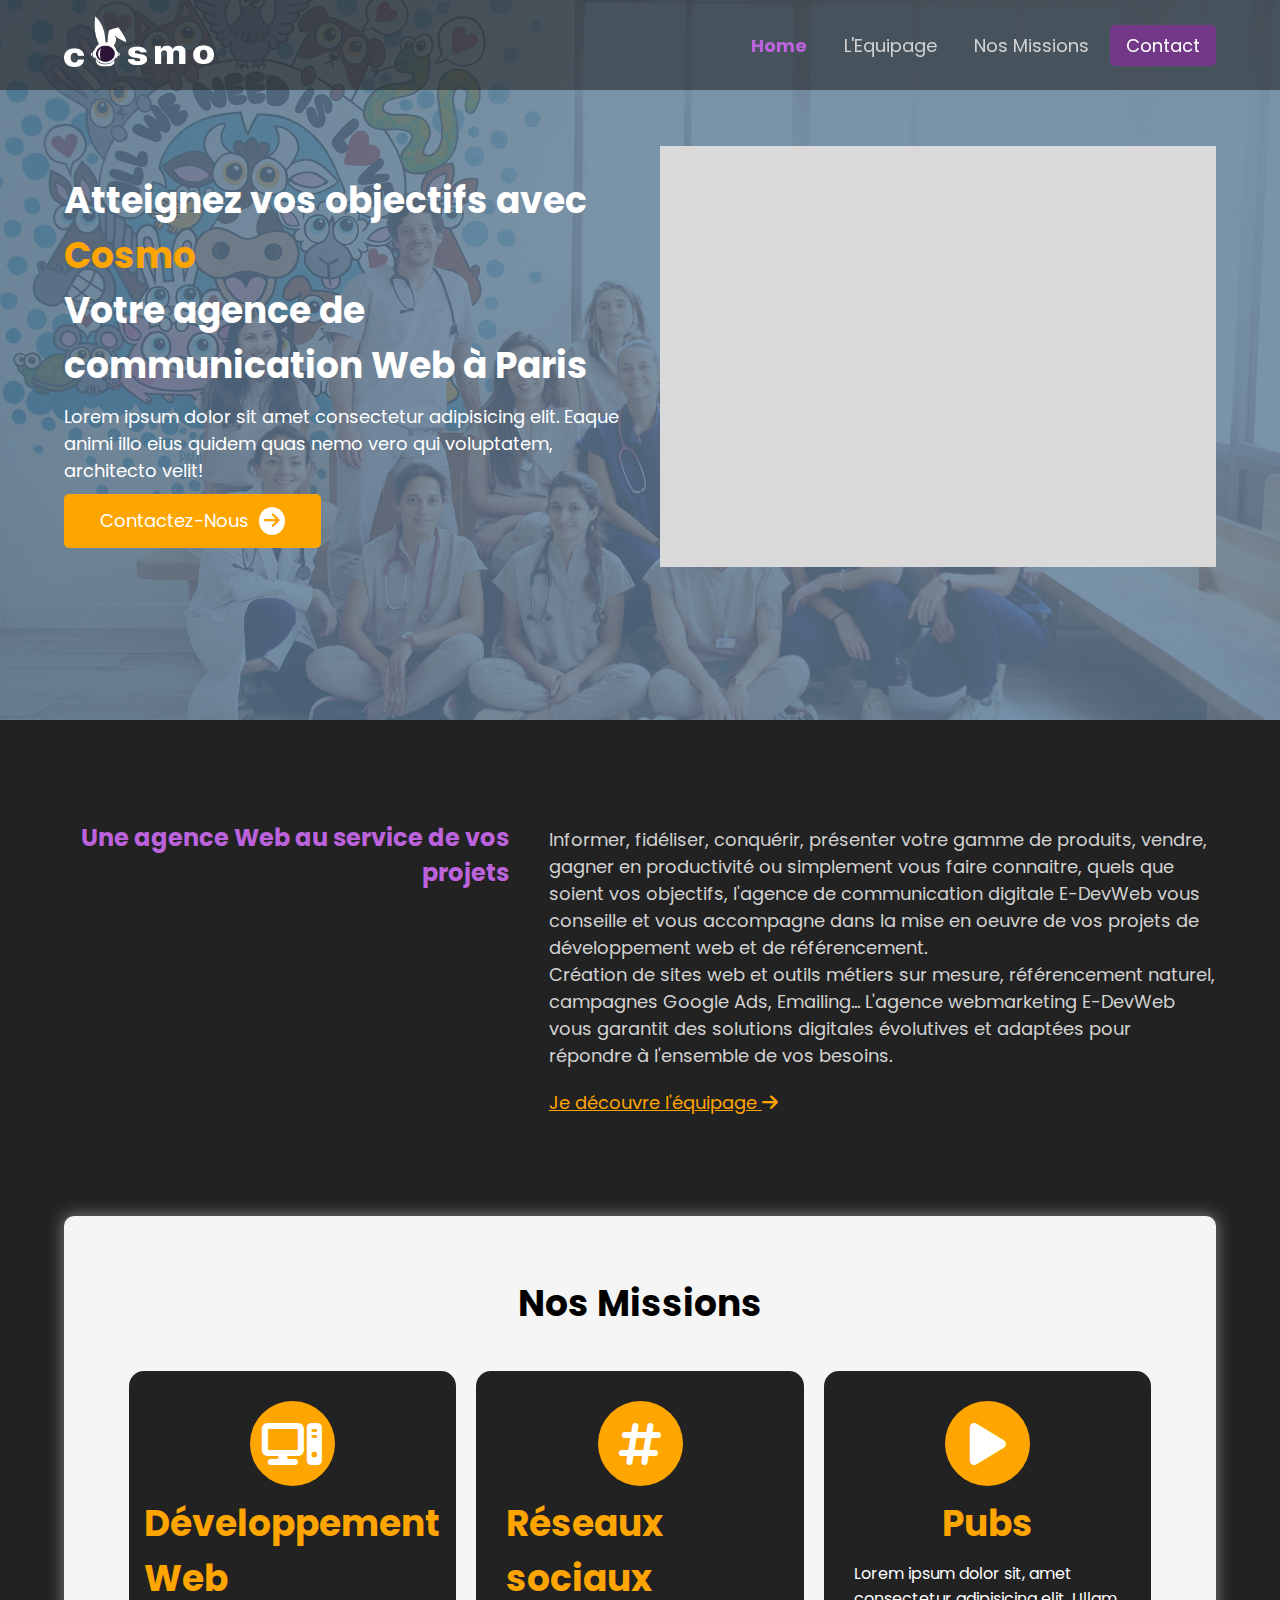
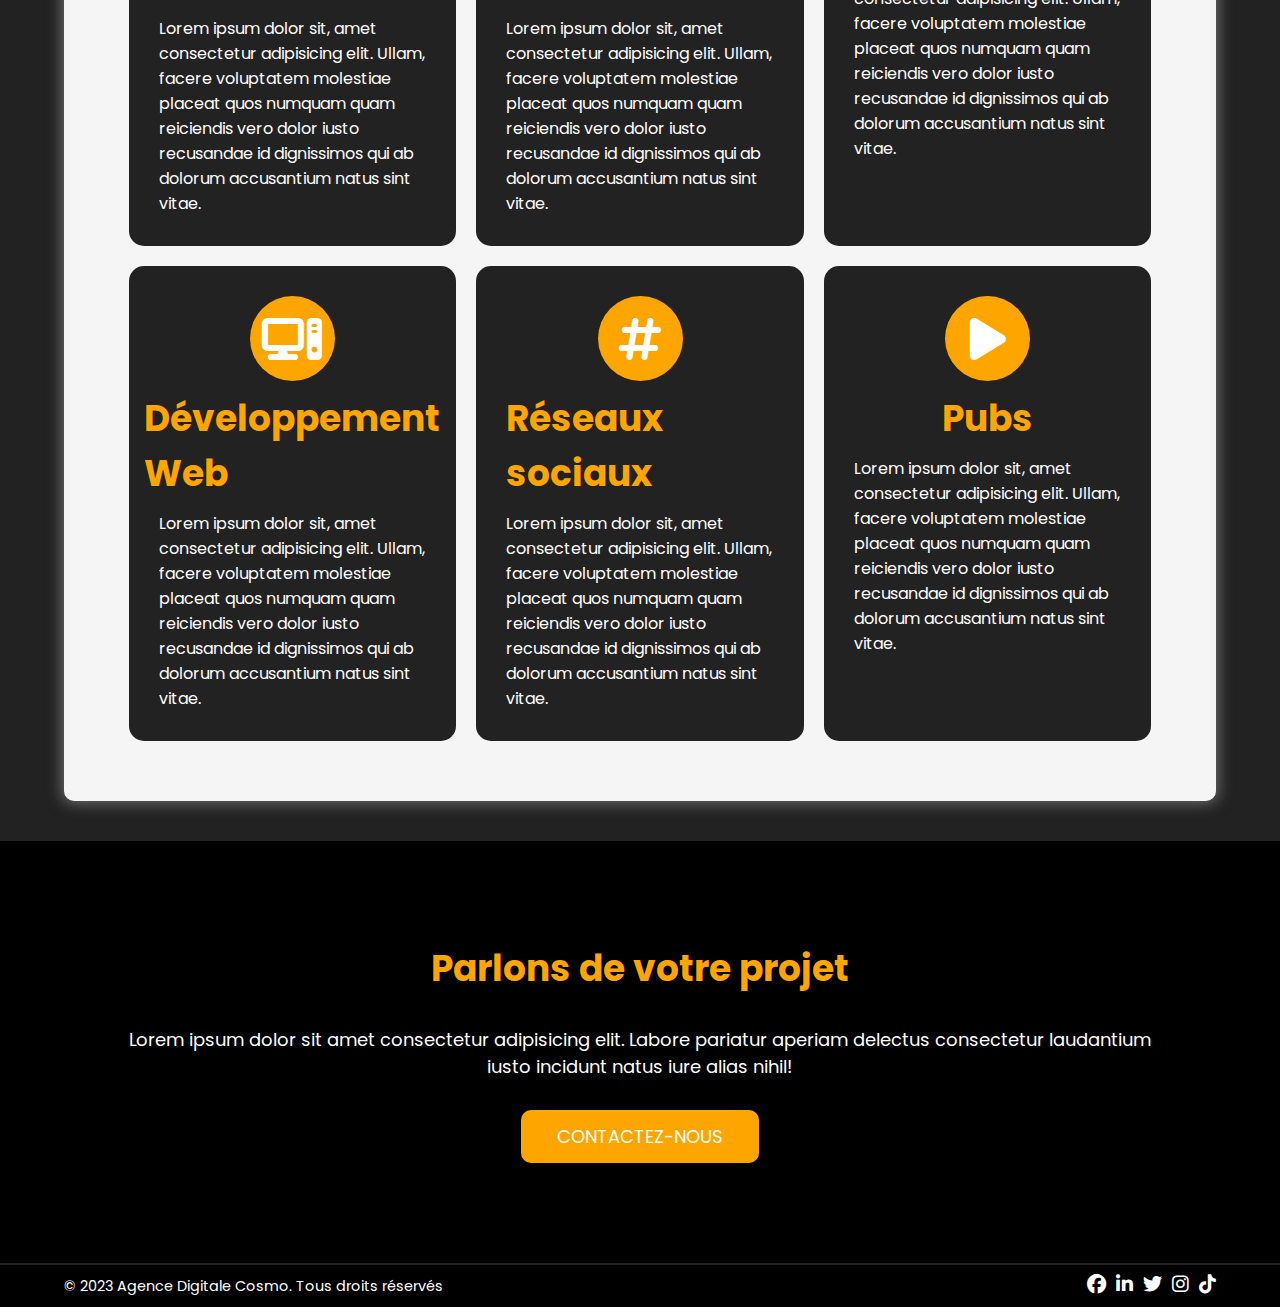
==== index.html @ 5e19928f "added initial files" ====
<!DOCTYPE html>
<html lang="fr">
<head>
    <meta charset="UTF-8">
    <meta http-equiv="X-UA-Compatible" content="IE=edge">
    <meta name="viewport" content="width=device-width, initial-scale=1.0">

    <link rel="stylesheet" href="./styles/styles.css">
    <link rel="stylesheet" href="./styles/home.css">
    <link rel="stylesheet" href="https://cdnjs.cloudflare.com/ajax/libs/font-awesome/6.4.0/css/all.min.css">
    <title>Cosmo</title>
</head>
<body>
    <!-- Header -->
    <header id="header">
        <section class="logo">
            <img src="./img/cosmoLogo.png" alt="">
        </section>

        <nav class="pcNav">
            <ul>
                <li><a href="./index.html" class="current">Home</a></li>
                <li><a href="./pages/equipe.html">L'Equipage</a></li>
                <li><a href="./pages/services.html">Nos Missions</a></li>
                <li class="contactNav"><a href="./pages/contact.html">Contact</a></li>
            </ul>
        </nav>

        <i class="fa-solid fa-bars hambugerMenu" onclick="appearNav()"></i>

        <nav class="otherNav" id="otherNav">
            <ul>
                <li><a href="./index.html" class="current">Home</a></li>
                <li><a href="./pages/equipe.html">L'Equipage</a></li>
                <li><a href="./pages/services.html">Nos Missions</a></li>
                <li class="contactNav"><a href="./pages/contact.html">Contact</a></li>
            </ul>
        </nav>
    </header>


    <!-- Main -->
    <main>
        <!-- Hero -->
        <article class="hero">
            <section class="hero_text">
                <h1>Atteignez vos objectifs avec <span>Cosmo</span> <br>
                    Votre agence de communication Web à Paris 
                </h1>
                <p>Lorem ipsum dolor sit amet consectetur adipisicing elit. Eaque animi illo eius quidem quas nemo vero qui voluptatem, architecto velit!</p>
                <a href="./pages/contact.html">Contactez-Nous <i class="fa-solid fa-arrow-right"></i></a>
            </section>
            <section class="hero_img">
                <img src="./img/logoCosmo.png" alt="">
            </section>
        </article>

        <!-- Services -->
        <article class="services first_service">
            <section class="services_img">
                <h1>Une agence Web au service de vos projets</h1>
            </section>
            <section class="services_text">
                <p>Informer, fidéliser, conquérir, présenter votre gamme de produits, vendre, gagner en productivité ou simplement vous
                faire connaitre, quels que soient vos objectifs, l'agence de communication digitale E-DevWeb vous conseille et vous
                accompagne dans la mise en oeuvre de vos projets de développement web et de référencement. <br>
                Création de sites web et outils métiers sur mesure, référencement naturel, campagnes Google Ads, Emailing... L'agence
                webmarketing E-DevWeb vous garantit des solutions digitales évolutives et adaptées pour répondre à l'ensemble de vos
                besoins.</p>
                <a href="#">Je découvre l'équipage <i class="fa-solid fa-arrow-right"></i></a>
            </section>
        </article>

        <article class="les_services">
        
            <h1>Nos Missions</h1>
        
            <section class="section_services">
        
                <div class="service_cellule">
                    <div class="celluleIcone">
                        <i class="fa-solid fa-computer"></i>
                    </div>
                    <h1>Développement Web</h1>
                    <p>Lorem ipsum dolor sit, amet consectetur adipisicing elit. Ullam, facere voluptatem molestiae placeat quos
                        numquam quam reiciendis vero dolor iusto recusandae id dignissimos qui ab dolorum accusantium natus sint
                        vitae.</p>
                </div>

                <div class="service_cellule">
                    <div class="celluleIcone">
                        <i class="fa-solid fa-hashtag"></i>
                    </div>
                    <h1>Réseaux sociaux</h1>
                    <p>Lorem ipsum dolor sit, amet consectetur adipisicing elit. Ullam, facere voluptatem molestiae placeat quos
                        numquam quam reiciendis vero dolor iusto recusandae id dignissimos qui ab dolorum accusantium natus sint
                        vitae.</p>
                </div>

                <div class="service_cellule">
                    <div class="celluleIcone">
                        <i class="fa-solid fa-play"></i>
                    </div>
                    <h1>Pubs</h1>
                    <p>Lorem ipsum dolor sit, amet consectetur adipisicing elit. Ullam, facere voluptatem molestiae placeat quos
                        numquam quam reiciendis vero dolor iusto recusandae id dignissimos qui ab dolorum accusantium natus sint
                        vitae.</p>
                </div>

                <div class="service_cellule">
                    <div class="celluleIcone">
                        <i class="fa-solid fa-computer"></i>
                    </div>
                    <h1>Développement Web</h1>
                    <p>Lorem ipsum dolor sit, amet consectetur adipisicing elit. Ullam, facere voluptatem molestiae placeat quos
                        numquam quam reiciendis vero dolor iusto recusandae id dignissimos qui ab dolorum accusantium natus sint
                        vitae.</p>
                </div>
                
                <div class="service_cellule">
                    <div class="celluleIcone">
                        <i class="fa-solid fa-hashtag"></i>
                    </div>
                    <h1>Réseaux sociaux</h1>
                    <p>Lorem ipsum dolor sit, amet consectetur adipisicing elit. Ullam, facere voluptatem molestiae placeat quos
                        numquam quam reiciendis vero dolor iusto recusandae id dignissimos qui ab dolorum accusantium natus sint
                        vitae.</p>
                </div>
                
                <div class="service_cellule">
                    <div class="celluleIcone">
                        <i class="fa-solid fa-play"></i>
                    </div>
                    <h1>Pubs</h1>
                    <p>Lorem ipsum dolor sit, amet consectetur adipisicing elit. Ullam, facere voluptatem molestiae placeat quos
                        numquam quam reiciendis vero dolor iusto recusandae id dignissimos qui ab dolorum accusantium natus sint
                        vitae.</p>
                </div>

               
            </section>
        </article>

        <article class="parlons">
            <h1>Parlons de votre projet</h1>
            <p>Lorem ipsum dolor sit amet consectetur adipisicing elit. Labore pariatur aperiam delectus consectetur laudantium iusto incidunt natus iure alias nihil!</p>
            <a href="./pages/contact.html">CONTACTEZ-NOUS</a>
        </article>
    </main>

    <footer>
        <section class="secondFooter">
            <p>© 2023 Agence Digitale Cosmo. Tous droits réservés</p>
    
            <ul>
                <li><a href="#"><i class="fa-brands fa-facebook"></i></a></li>
                <li><a href="#"><i class="fa-brands fa-linkedin-in"></i></a></li>
                <li><a href="#"><i class="fa-brands fa-twitter"></i></a></li>
                <li><a href="#"><i class="fa-brands fa-instagram"></i></a></li>
                <li><a href="#"><i class="fa-brands fa-tiktok"></i></a></li>
            </ul>
            </div>
        </section>
    </footer>

    <script src="./js/script.js"></script>
</body>
</html>
---- styles/styles.css ----
@import url('https://fonts.googleapis.com/css?family=Poppins');

*{
    margin: 0;
    padding: 0;
    box-sizing: border-box;
}

ul{
    list-style: none;
}

a{
    text-decoration: none;
    color: black;
}

body{
    font-size: 18px;
    font-family: 'Poppins', sans-serif;
    background-color: #222;
}

img{
    width: 100%;
    object-fit: cover;
}

/* Header */

header{
    padding: 0 5%;
    background-color: #22222290;
    display: flex;
    justify-content: space-between;
    align-items: center;
    height: 10vh;
    position: fixed;
    top: 0;
    left: 0;
    z-index: 99;
    width: 100%;
}

.DarkerHeader{
    background-color: #222;
}
header nav ul{
    display: flex;
    position: relative;
    gap: 5px;
    width: 100%;
    justify-content: center;
    align-items: center;
}




header nav ul a{
    padding: 8px 16px;
    transition: 0.3s ease;
    color: #d2d2d2;
}


header nav ul a:hover{
    color: #bb62dc;
}

header .current{
    color: #bb62dc;
    font-weight: bold;
}

header nav ul .contactNav a{
    background-color: #733988;
    border-radius: 5px;
    color: white;
    transition: 0.2s ease-in-out;
}

header nav ul .contactNav a:hover{
    filter: brightness(1.3);
}

.logo{
    width: 150px;
}


header .fa-solid, .fa-bars, .hambugerMenu, .hambugerMenu::before{
    display: none;
    font-size: 2rem;
}

.otherNav{
    display: none;
}

@media (max-width:800px) {

    /* Nav */

    header .fa-solid,
        .fa-bars,
        .hambugerMenu,
        .hambugerMenu::before {
        display: block;
        font-size: 2rem;
        color: white;
        cursor: pointer;
    }

    .pcNav {
        display: none;
    }

    .otherNav {
        position: absolute;
        top: 10vh;
        background-color: #222;
        left: 0;
        width: 100%;
        display: none;
        transition: 0.4s ease-in-out;
        opacity: 0;
    }

    .navAppear {
        display: flex;
        z-index: 99;
        animation: fadeIn 0.15s ease-in-out forwards;
    }

    @keyframes fadeIn {
        to {
            opacity: 1;
        }
    }

    .otherNav ul {
        flex-direction: column;
    }

    .otherNav ul li {
        padding: 40px 0;
    }

    .otherNav ul li a {
        font-size: 1.6rem;
    }

    .otherNav ul li.contactNav a {
        background-color: transparent;
        color: #d2d2d2;
    }

    .otherNav ul li.contactNav {
        filter: brightness(1);
    }
}



/* Footer */

footer {
    background-color: black;
    border-top: 2px solid #222;
    color: white;
    padding: 10px 5%;
}

footer section {
    display: flex;
    align-items: center;
    justify-content: space-between;
    font-size: 0.9rem;
}

footer ul {
    display: flex;
    align-items: center;
    gap: 10px;
}

footer ul i {
    font-size: 1.2rem;
    color: white;
}

@media (max-width:610px) {
    footer section {
        gap: 20px;
            flex-direction: column-reverse;
        }
}


/* Banner */


.heroServices {
    height: 300px;
    width: 100%;
    display: flex;
    align-items: center;
    justify-content: center;
    background-image: url('../img/clinique.jpg');
    background-size: cover;
    position: relative;
    padding: 20vh 0;
}

.heroServices h1 {
    position: relative;
    z-index: 10;
    color: white;
}

.heroServices::before {
    position: absolute;
    content: '';
    top: 0;
    left: 0;
    height: 100%;
    width: 100%;
    background-color: orange;
    opacity: 0.85;
}

.heroServices h1 {
    font-size: 3rem;
}
---- styles/home.css ----
article.hero{
    width: 100%;
    height: 80vh;
    background-image: url('../img/clinique.jpg');
    background-size: cover;
    position: relative;
    display: flex;
    align-items: center;
    justify-content: space-evenly;
    gap: 40px;
    padding: 30px 5%;
}

article.hero::before{
    content: '';
    position: absolute;
    top: 0;
    left: 0;
    width: 100%;
    height: 100%;
    background-color: #577893;
    opacity: 0.8;
}

article.hero section{
    position: relative;
    z-index: 10;
    width: 50%;
}

.hero_text{
    color: white;
    display: flex;
    flex-direction: column;
    gap: 10px;
}

.hero_text h1{
    font-size: 2em;
    font-weight: bold;
}

.hero_text h1 span{
    color: orange;
}

.hero_text a{
    color: white;
    padding: 13px 36px;
    background-color: orange;
    width: fit-content;
    border-radius: 5px;
    display: flex;
    align-items: center;
    gap: 10px;
}

.hero_text a i{
    background-color: white;
    color: orange;
    padding: 5px;
    border-radius: 50%;
}

article.services{
    background-color: white;
    display: flex;
    justify-content: space-evenly;
    align-items: center;
    gap: 40px;
    padding: 100px 5%;
}

.first_service{
    align-items: baseline !important;
    color: #d2d2d2;
}

/* Valeurs de l'agence */

article.services {
    background-color: #222;
    display: flex;
    justify-content: space-evenly;
    align-items: center;
    gap: 40px;
    padding: 100px 5%;
}

.first_service {
    align-items: baseline !important;
}

article.services:nth-child(odd) {
    background-color: #f5f5f5;
    flex-direction: row-reverse;
}

.services_img {
    width: 40%;
}

.services_img h1 {
    font-size: 1.5rem;
    color: #bb62dc;
    text-align: right;
    width: 100%;
}

.services_text {
    display: flex;
    flex-direction: column;
    gap: 20px;
    width: 60%;
}

.services_text h1 {
    font-size: 1.5rem;
    color: #2e5c81;
    width: 100%;
}

.services_text a {
    color: orange;
    text-decoration: underline;
}


/* Les services */

.les_services{
    width: 90%;
    margin: auto;
    background-color: #f5f5f5;
    padding: 60px 30px;
    border-radius: 10px;
    display: flex;
    align-items: center;
    flex-direction: column;
    gap: 40px;
    box-shadow: 0px 0px 15px 2px #707070;
    margin-bottom: 40px;
}

.section_services{
    display: flex;
    justify-content: center;
    gap: 20px;
    flex-wrap: wrap;
}

.service_cellule{
    width: 30%;
    display: flex;
    flex-direction: column;
    align-items: center;
    gap: 10px;
    background-color: #222;
    padding: 30px;
    border-radius: 15px;
    color: white;
    transition: 0.2s ease-in-out;
}

.service_cellule h1{
    color: orange;
}

.service_cellule p{
    font-size: 1rem;
}
.celluleIcone{
    background-color: orange;
    width: 85px;
    height: 85px;
    display: flex;
    align-items: center;
    justify-content: center;
    font-size: 3rem;
    border-radius: 50%;
}


.service_cellule:hover .celluleIcone{
    background-color: white;
    color: orange;
    transition: 0.2s ease;
}


.service_cellule:hover{
    transform: scale(1.05);
}

/* Parlons */

.parlons{
    display: flex;
    flex-direction: column;
    justify-content: center;
    align-items: center;
    gap: 30px;
    padding: 100px 10%;
    background-color: black;
    color: white;
    text-align: center;
}

.parlons h1{
    color: orange;
}


.parlons a{
    background-color: orange;
    color: white;
    padding: 13px 36px;
    border-radius: 10px;
}



@media (max-width:1024px) {
    .service_cellule{
        width: 48%;
    }
}


@media (max-width:800px) {

    article .hero_img {
        display: none;
    }

    article.hero .hero_text {
        width: 100%;
        gap: 30px;
    }

    article.services{
        flex-direction: column;
        align-items: center;
        justify-content: center;
    }

    .services_img, .services_text{
        width: 100%;
    }
    .services_img h1{
        text-align: center;
    }
}


@media (max-width:625px) {

    .service_cellule {
        width: 100%;
    }
}

@media (max-width:500px) {

    .hero_text h1 {
        font-size: 1.5rem;
    }
}
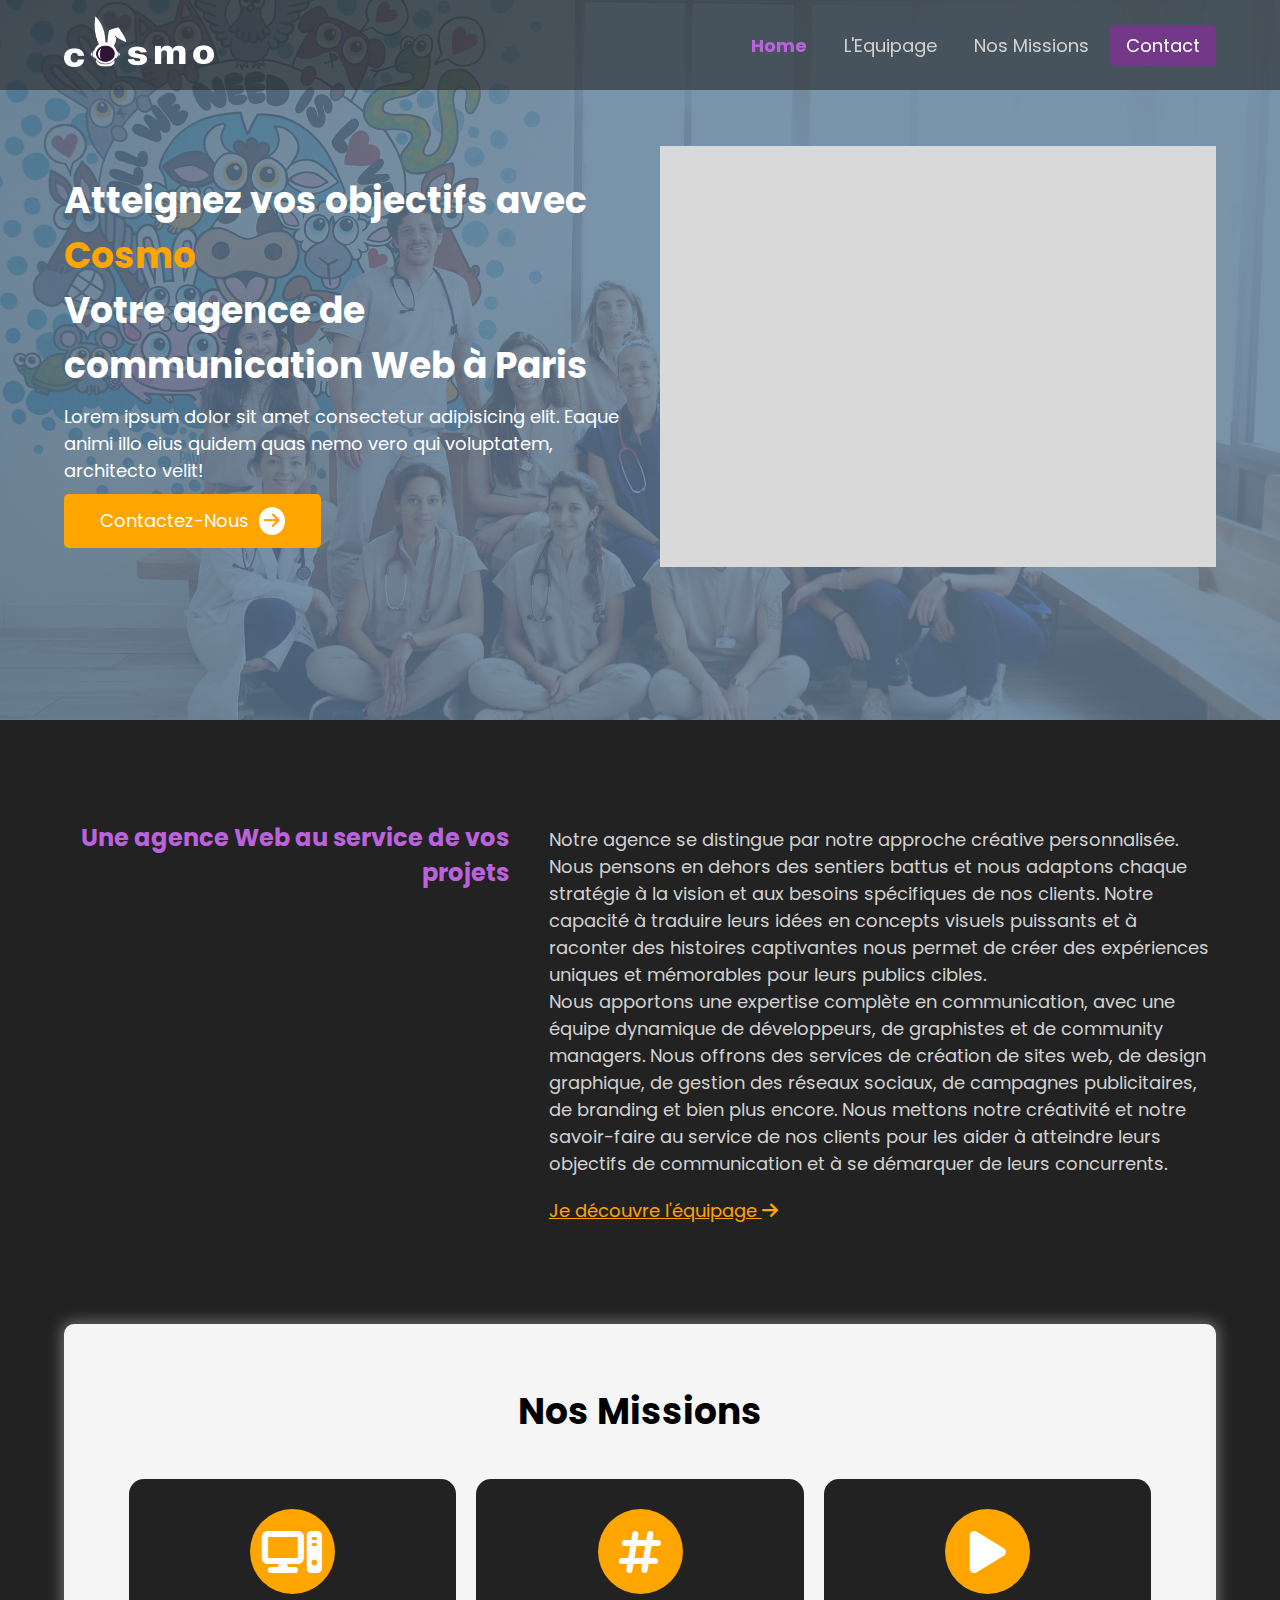
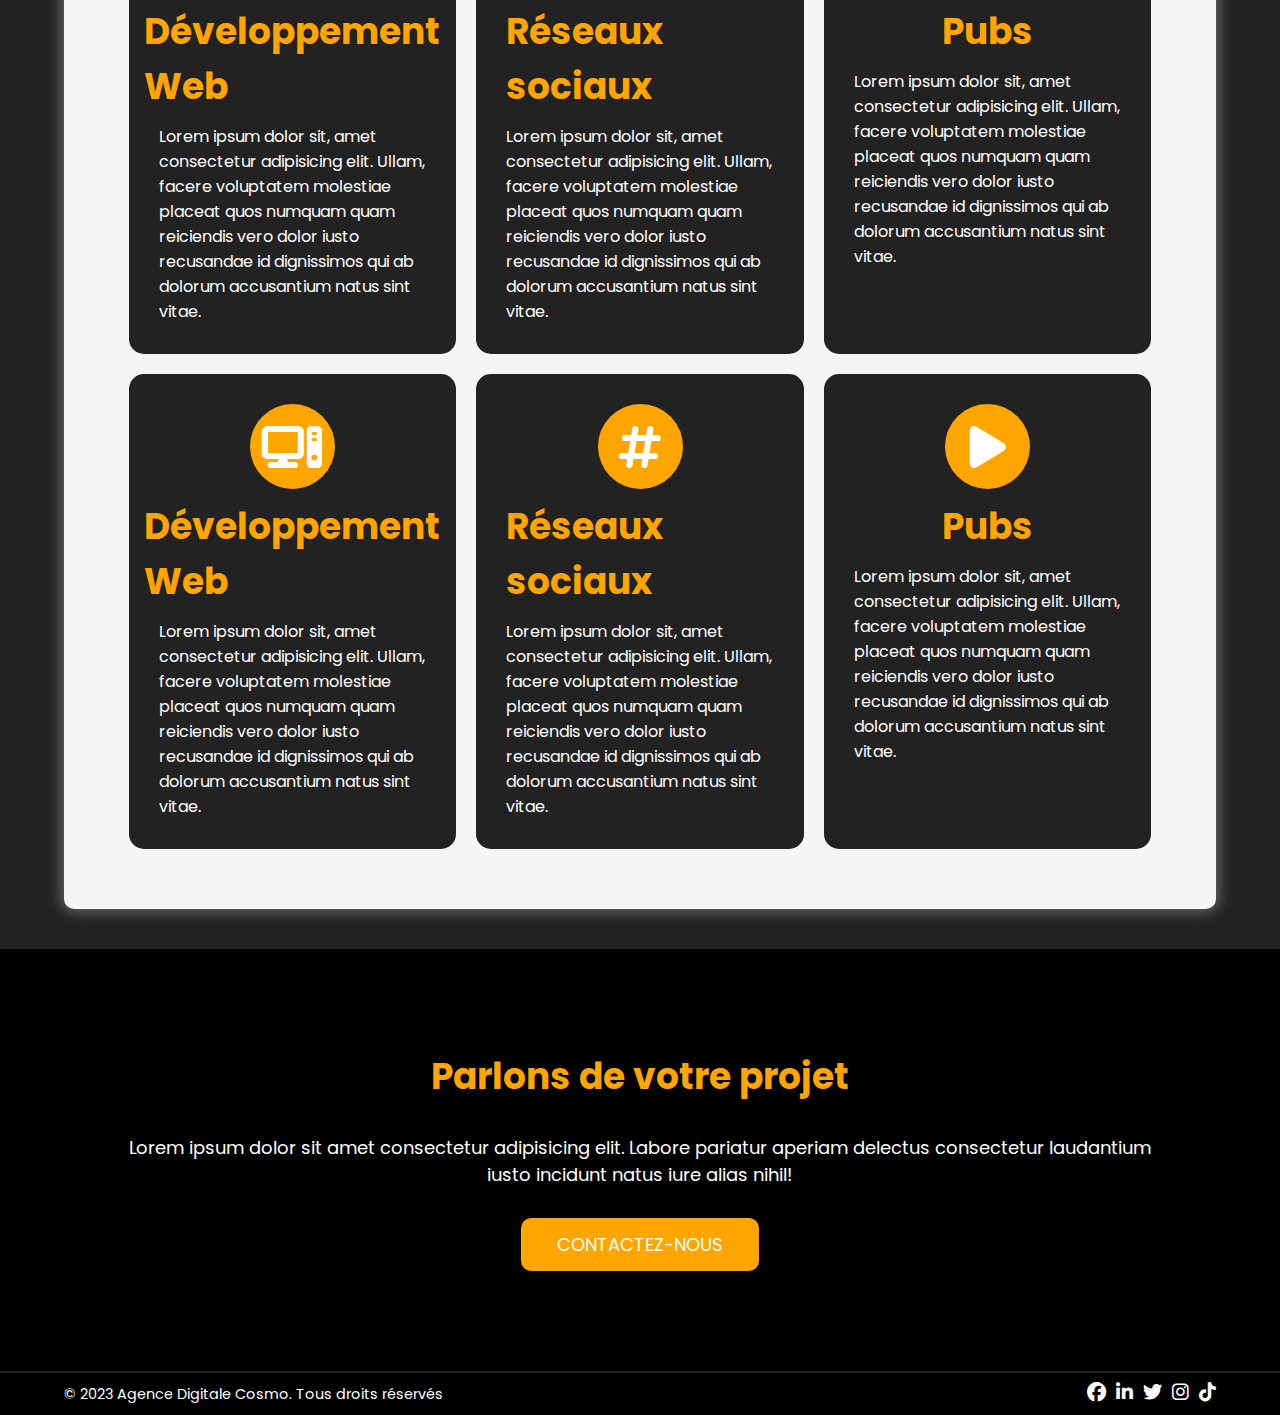
==== commit 4b41aea1: "added info personnels" ====
--- a/index.html
+++ b/index.html
@@ -61,13 +61,18 @@
                 <h1>Une agence Web au service de vos projets</h1>
             </section>
             <section class="services_text">
-                <p>Informer, fidéliser, conquérir, présenter votre gamme de produits, vendre, gagner en productivité ou simplement vous
-                faire connaitre, quels que soient vos objectifs, l'agence de communication digitale E-DevWeb vous conseille et vous
-                accompagne dans la mise en oeuvre de vos projets de développement web et de référencement. <br>
-                Création de sites web et outils métiers sur mesure, référencement naturel, campagnes Google Ads, Emailing... L'agence
-                webmarketing E-DevWeb vous garantit des solutions digitales évolutives et adaptées pour répondre à l'ensemble de vos
-                besoins.</p>
-                <a href="#">Je découvre l'équipage <i class="fa-solid fa-arrow-right"></i></a>
+                <p>Notre agence se distingue par notre approche créative personnalisée. Nous pensons en dehors des sentiers battus et nous
+                adaptons chaque stratégie à la vision et aux besoins spécifiques de nos clients. Notre capacité à traduire leurs idées
+                en concepts visuels puissants et à raconter des histoires captivantes nous permet de créer des expériences uniques et
+                mémorables pour leurs publics cibles.
+                <br>
+                Nous apportons une expertise complète en communication, avec une équipe dynamique de développeurs, de graphistes et de
+                community managers. Nous offrons des services de création de sites web, de design graphique, de gestion des réseaux
+                sociaux, de campagnes publicitaires, de branding et bien plus encore. Nous mettons notre créativité et notre
+                savoir-faire au service de nos clients pour les aider à atteindre leurs objectifs de communication et à se démarquer de
+                leurs concurrents.
+            </p>
+                <a href="./pages/equipe.html">Je découvre l'équipage <i class="fa-solid fa-arrow-right"></i></a>
             </section>
         </article>
 
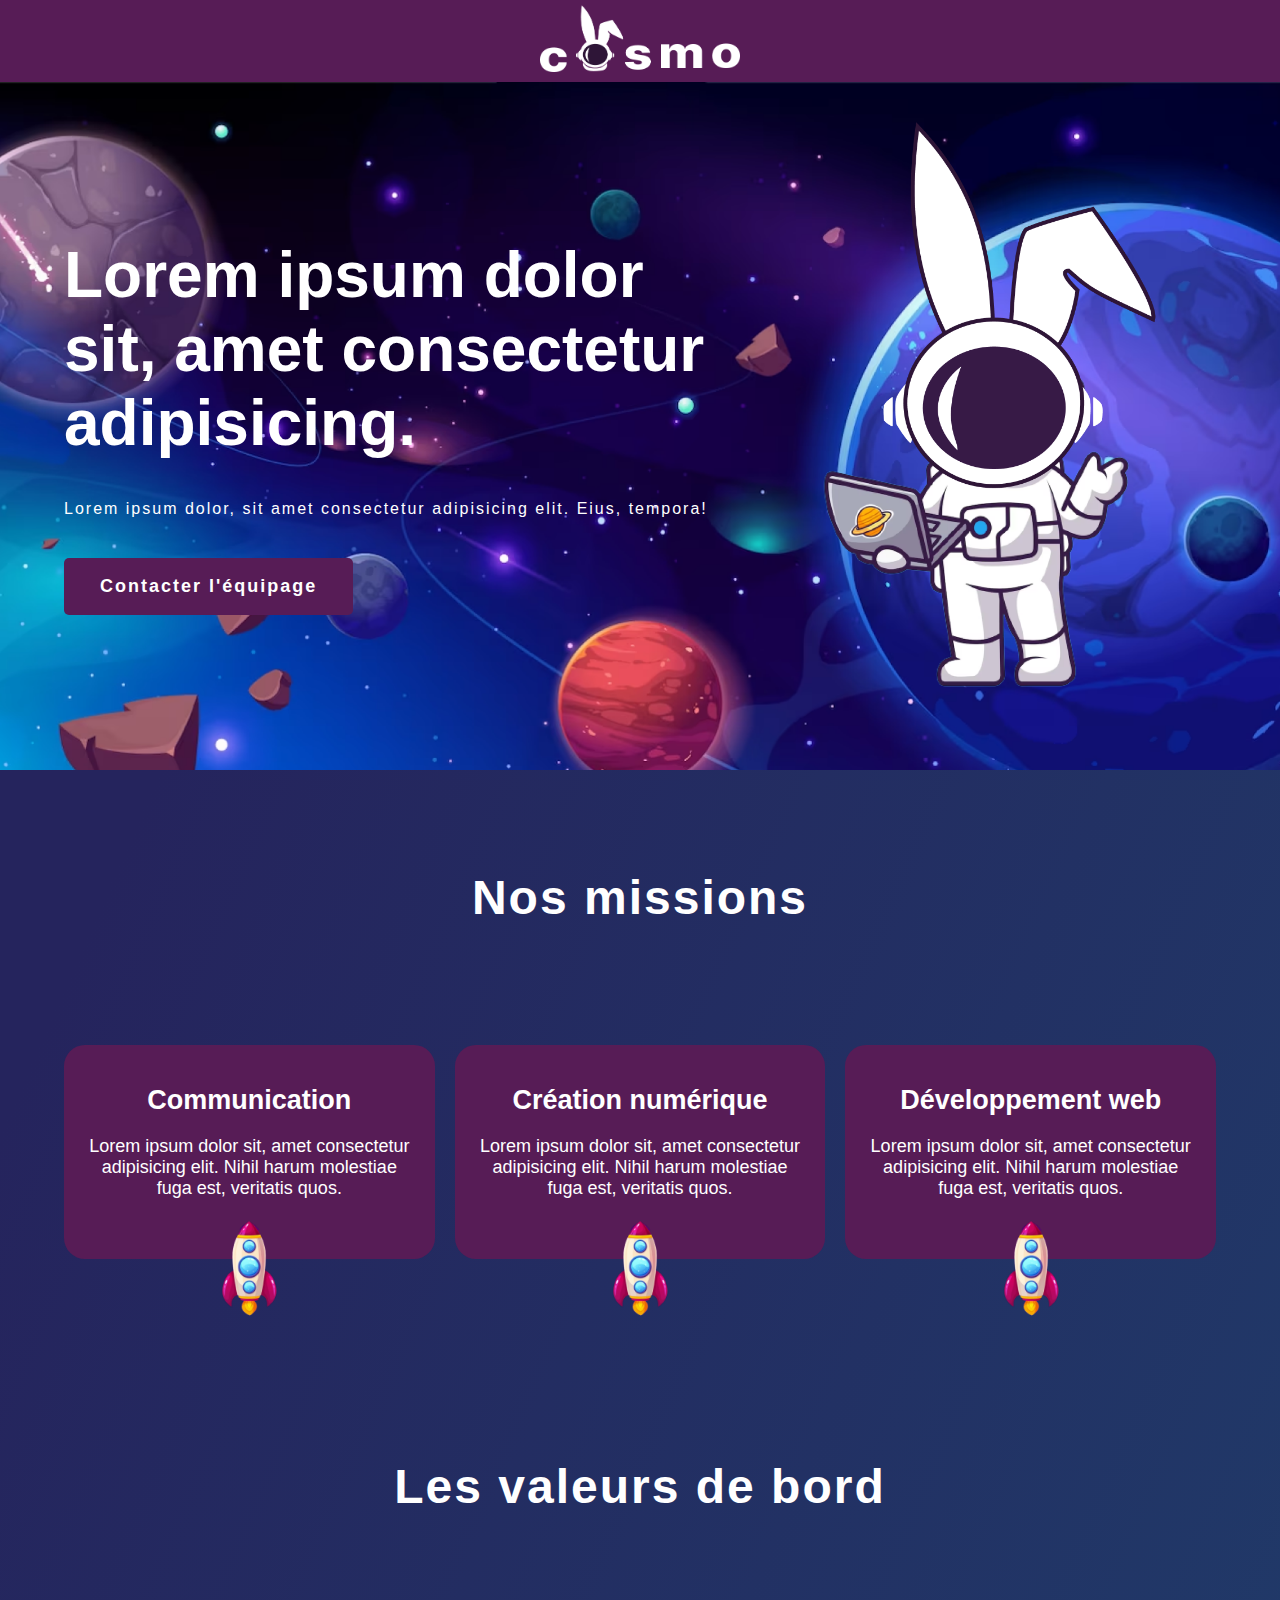
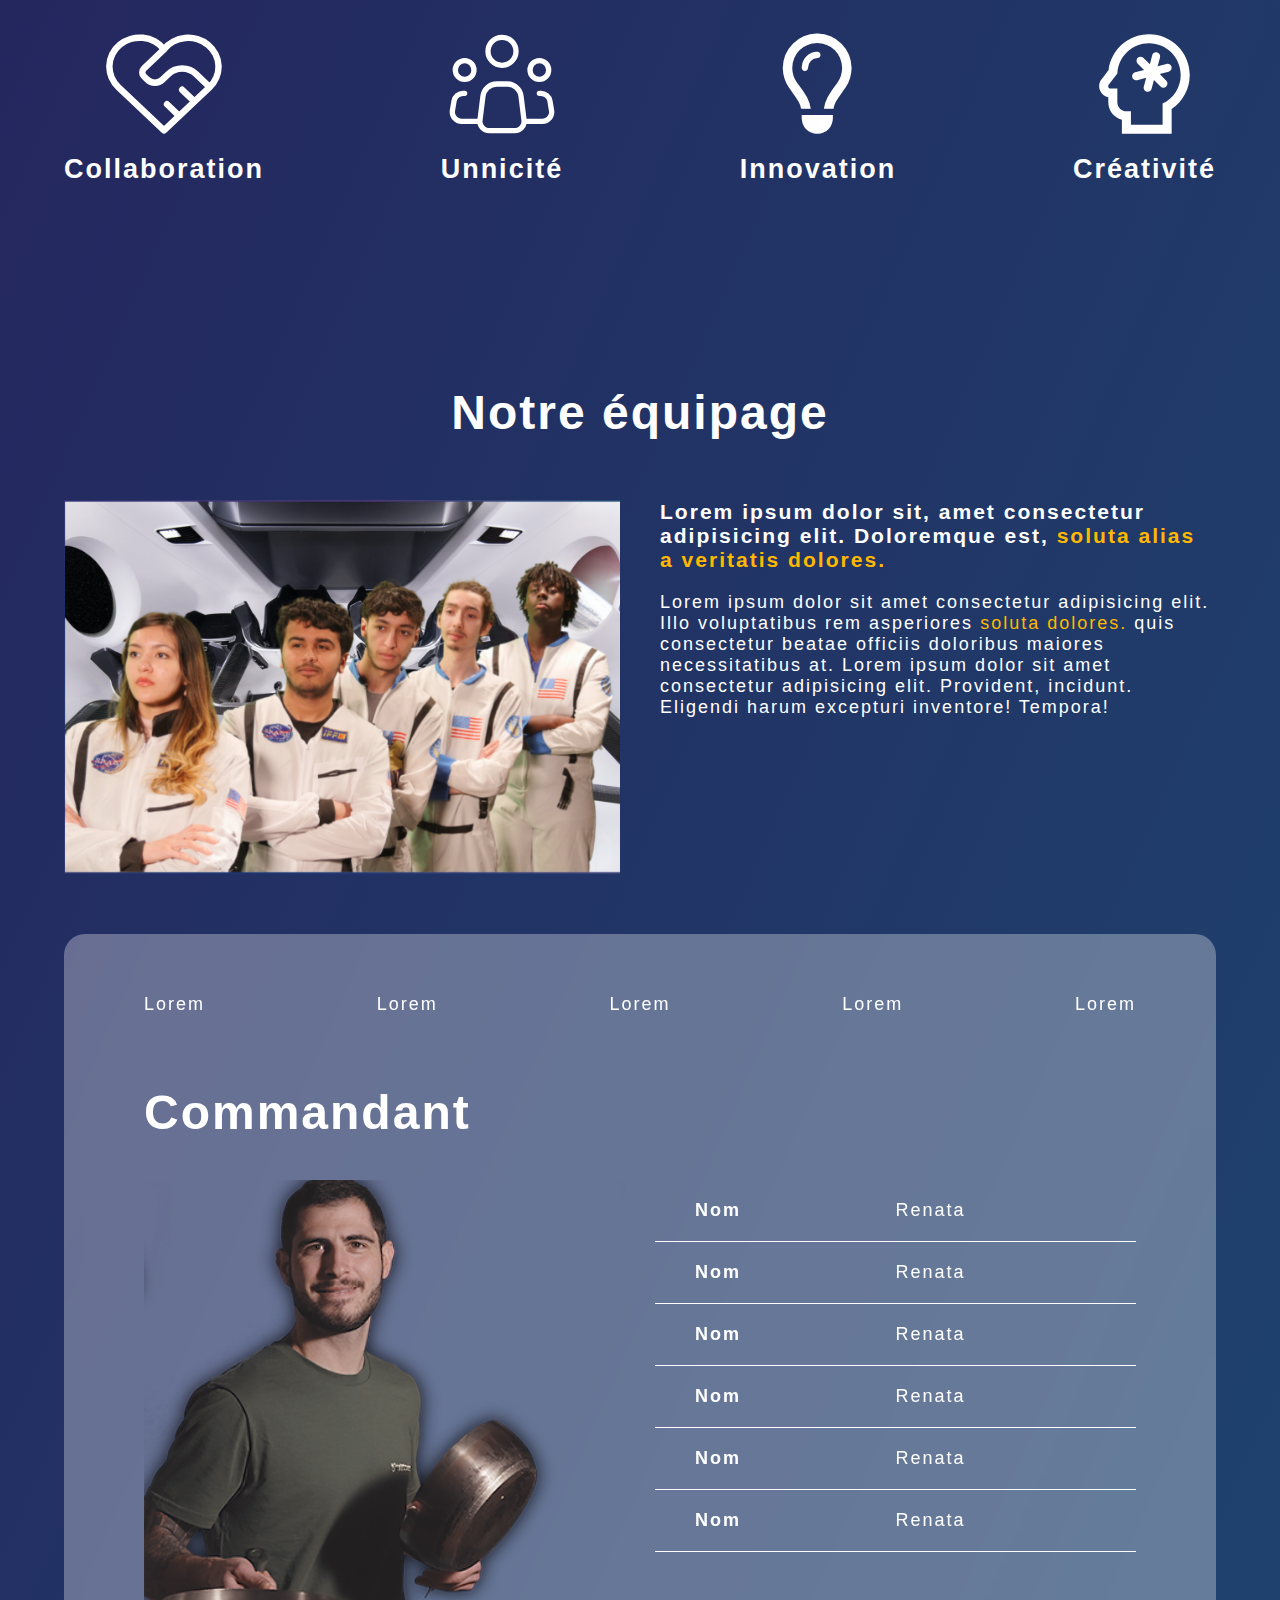
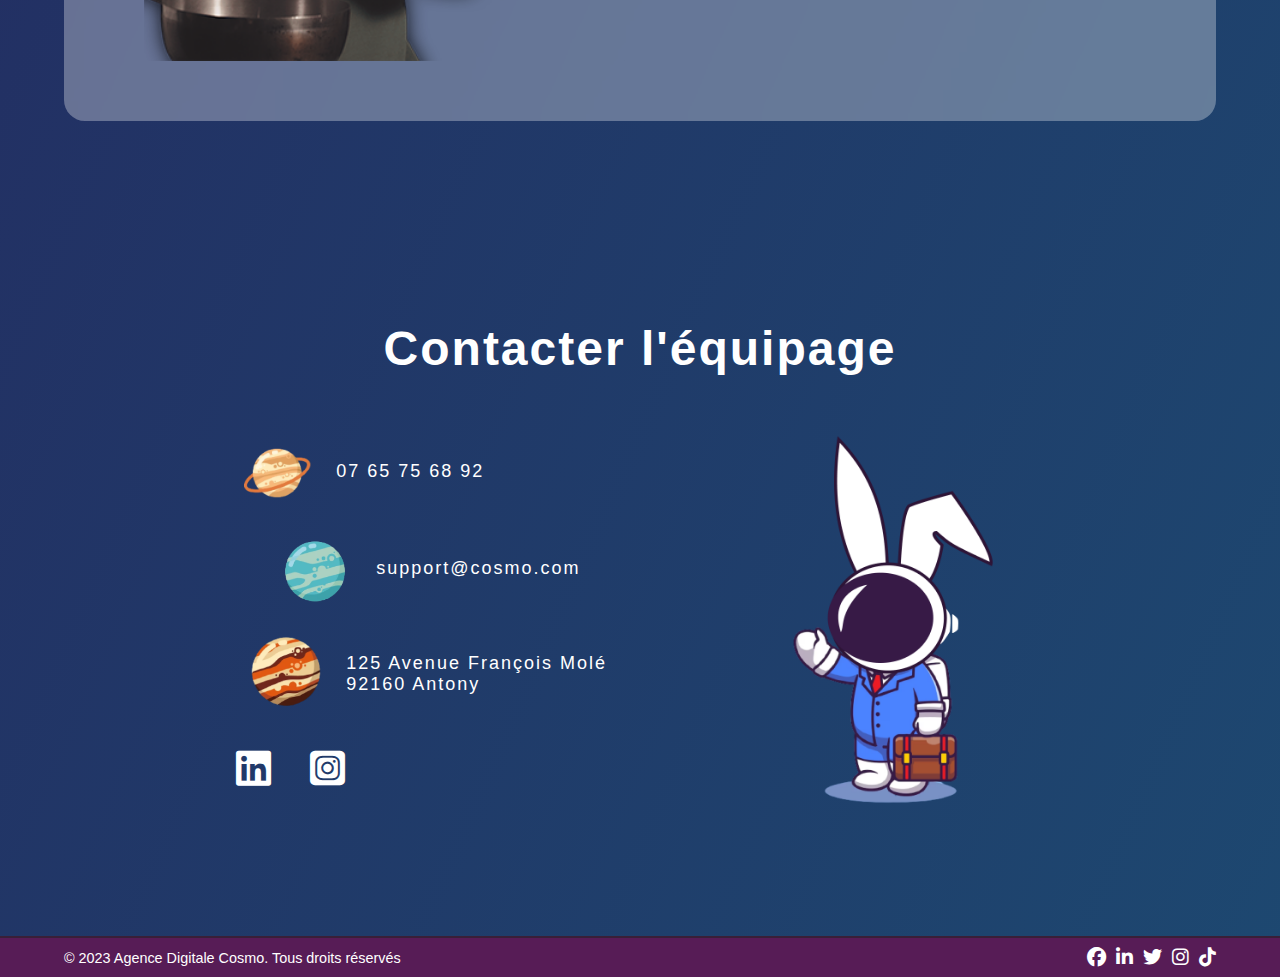
==== commit 7a77e8fe: "changed files" ====
--- a/index.html
+++ b/index.html
@@ -4,154 +4,163 @@
     <meta charset="UTF-8">
     <meta http-equiv="X-UA-Compatible" content="IE=edge">
     <meta name="viewport" content="width=device-width, initial-scale=1.0">
-
-    <link rel="stylesheet" href="./styles/styles.css">
-    <link rel="stylesheet" href="./styles/home.css">
+    <link rel="stylesheet" href="./styles.css">
+    <link rel="stylesheet" href="./general.css">
     <link rel="stylesheet" href="https://cdnjs.cloudflare.com/ajax/libs/font-awesome/6.4.0/css/all.min.css">
+    <script src="./script.js" async></script>
     <title>Cosmo</title>
 </head>
 <body>
-    <!-- Header -->
-    <header id="header">
-        <section class="logo">
-            <img src="./img/cosmoLogo.png" alt="">
-        </section>
-
-        <nav class="pcNav">
-            <ul>
-                <li><a href="./index.html" class="current">Home</a></li>
-                <li><a href="./pages/equipe.html">L'Equipage</a></li>
-                <li><a href="./pages/services.html">Nos Missions</a></li>
-                <li class="contactNav"><a href="./pages/contact.html">Contact</a></li>
-            </ul>
-        </nav>
-
-        <i class="fa-solid fa-bars hambugerMenu" onclick="appearNav()"></i>
-
-        <nav class="otherNav" id="otherNav">
-            <ul>
-                <li><a href="./index.html" class="current">Home</a></li>
-                <li><a href="./pages/equipe.html">L'Equipage</a></li>
-                <li><a href="./pages/services.html">Nos Missions</a></li>
-                <li class="contactNav"><a href="./pages/contact.html">Contact</a></li>
-            </ul>
-        </nav>
+    <header>
+        <figure>
+            <img src="./img/cosmoLogo.png" alt="logo de l'agence cosmo. Le premier O est remplacé par une tête de lapin portant un masque d'astronaute">
+        </figure>
     </header>
 
+    <main>
+        <!-- Hero section -->
+        <article class="hero">
+            <section class="hero_texte">
+                <h1>Lorem ipsum dolor sit, amet consectetur adipisicing.</h1>
+                <h2>Lorem ipsum dolor, sit amet consectetur adipisicing elit. Eius, tempora!</h2>
+                <a href="">Contacter l'équipage</a>
+            </section>
+            <figure class="hero_img">
+                <img src="./img/lapinBanner.png" alt="">
+            </figure>
+        </article>
 
-    <!-- Main -->
-    <main>
-        <!-- Hero -->
-        <article class="hero">
-            <section class="hero_text">
-                <h1>Atteignez vos objectifs avec <span>Cosmo</span> <br>
-                    Votre agence de communication Web à Paris 
-                </h1>
-                <p>Lorem ipsum dolor sit amet consectetur adipisicing elit. Eaque animi illo eius quidem quas nemo vero qui voluptatem, architecto velit!</p>
-                <a href="./pages/contact.html">Contactez-Nous <i class="fa-solid fa-arrow-right"></i></a>
-            </section>
-            <section class="hero_img">
-                <img src="./img/logoCosmo.png" alt="">
+        <!-- Missions -->
+
+        <article class="missions">
+            <h1>Nos missions</h1>
+            <section class="missions_section">
+                <div class="missions_card">
+                    <h2>Communication</h2>
+                    <p>Lorem ipsum dolor sit, amet consectetur adipisicing elit. Nihil harum molestiae fuga est, veritatis quos.</p>
+                    <a href="https://fontawesome.com/icons/square-instagram?f=brands&s=solid" id="btnPage0"><img src="./img/fusee.png" alt="image d'une fusée"></a>
+                </div>
+                <div class="missions_card">
+                    <h2>Création numérique</h2>
+                    <p>Lorem ipsum dolor sit, amet consectetur adipisicing elit. Nihil harum molestiae fuga est, veritatis quos.</p>
+                    <a target="_blank" href="google.com" id="btnPage1"><img src="./img/fusee.png" alt="image d'une fusée"></a>
+                </div>
+                <div class="missions_card">
+                    <h2>Développement web</h2>
+                    <p>Lorem ipsum dolor sit, amet consectetur adipisicing elit. Nihil harum molestiae fuga est, veritatis quos.</p>
+                    <a target="_blank" href="google.com" id="btnPage2"><img src="./img/fusee.png" alt="image d'une fusée"></a>
+                </div>
+                
             </section>
         </article>
 
-        <!-- Services -->
-        <article class="services first_service">
-            <section class="services_img">
-                <h1>Une agence Web au service de vos projets</h1>
-            </section>
-            <section class="services_text">
-                <p>Notre agence se distingue par notre approche créative personnalisée. Nous pensons en dehors des sentiers battus et nous
-                adaptons chaque stratégie à la vision et aux besoins spécifiques de nos clients. Notre capacité à traduire leurs idées
-                en concepts visuels puissants et à raconter des histoires captivantes nous permet de créer des expériences uniques et
-                mémorables pour leurs publics cibles.
-                <br>
-                Nous apportons une expertise complète en communication, avec une équipe dynamique de développeurs, de graphistes et de
-                community managers. Nous offrons des services de création de sites web, de design graphique, de gestion des réseaux
-                sociaux, de campagnes publicitaires, de branding et bien plus encore. Nous mettons notre créativité et notre
-                savoir-faire au service de nos clients pour les aider à atteindre leurs objectifs de communication et à se démarquer de
-                leurs concurrents.
-            </p>
-                <a href="./pages/equipe.html">Je découvre l'équipage <i class="fa-solid fa-arrow-right"></i></a>
+        <!-- Valeurs -->
+        <article class="valeurs">
+            <h1>Les valeurs de bord</h1>
+            <section class="section_valeurs">
+                <div class="card_valeurs">
+                    <img src="./img/Icone1.svg" alt="">
+                    <h2>Collaboration</h2>
+                </div>
+                <div class="card_valeurs">
+                    <img src="./img/Icone2.svg" alt="">
+                    <h2>Unnicité</h2>
+                </div>
+                <div class="card_valeurs">
+                    <i class="fa-regular fa-lightbulb"></i>
+                    <h2>Innovation</h2>
+                </div>
+                <div class="card_valeurs">
+                    <img src="./img/Icone4.svg" alt="">
+                    <h2>Créativité</h2>
+                </div>
             </section>
         </article>
 
-        <article class="les_services">
-        
-            <h1>Nos Missions</h1>
-        
-            <section class="section_services">
-        
-                <div class="service_cellule">
-                    <div class="celluleIcone">
-                        <i class="fa-solid fa-computer"></i>
+
+        <!-- Team -->
+        <article class="equipage">
+            <h1>Notre équipage</h1>
+            <section class="equipage_row1">
+                <figure>
+                    <img src="./img/team.png" alt="photo de l'équipe, en tenu d'astronautre dans un vaisseaux spaial">
+                </figure>
+                <section class="equipage_texte">
+                    <h3>Lorem ipsum dolor sit, amet consectetur adipisicing elit. Doloremque est, <span>soluta alias a veritatis dolores.</span></h3>
+                    <p>Lorem ipsum dolor sit amet consectetur adipisicing elit. Illo voluptatibus rem asperiores <span>soluta dolores.</span> quis consectetur beatae officiis doloribus maiores necessitatibus at. Lorem ipsum dolor sit amet consectetur adipisicing elit. Provident, incidunt. Eligendi harum excepturi inventore! Tempora!</p>
+                </section>
+            </section>
+            <section class="equipageInteractif">
+                <div class="equipage_links">
+                    <a href="#">Lorem</a>
+                    <a href="#">Lorem</a>
+                    <a href="#">Lorem</a>
+                    <a href="#">Lorem</a>
+                    <a href="#">Lorem</a>
+                </div>
+                <div class="equipagerow2">
+                    <h1>Commandant</h1>
+                    <div class="equipageCard">
+                        <div class="firstcolumn">
+                            <img src="./img/thumb_pietro.png" alt="">
+                        </div>
+                        <ul class="secondcolumn">
+                            <li><strong>Nom</strong>
+                                <p>Renata</p>
+                            </li>
+                            <li><strong>Nom</strong>
+                                <p>Renata</p>
+                            </li>
+                            <li><strong>Nom</strong>
+                                <p>Renata</p>
+                            </li>
+                            <li><strong>Nom</strong>
+                                <p>Renata</p>
+                            </li>
+                            <li><strong>Nom</strong>
+                                <p>Renata</p>
+                            </li>
+                            <li><strong>Nom</strong>
+                                <p>Renata</p>
+                            </li>
+                        </ul>
                     </div>
-                    <h1>Développement Web</h1>
-                    <p>Lorem ipsum dolor sit, amet consectetur adipisicing elit. Ullam, facere voluptatem molestiae placeat quos
-                        numquam quam reiciendis vero dolor iusto recusandae id dignissimos qui ab dolorum accusantium natus sint
-                        vitae.</p>
                 </div>
-
-                <div class="service_cellule">
-                    <div class="celluleIcone">
-                        <i class="fa-solid fa-hashtag"></i>
-                    </div>
-                    <h1>Réseaux sociaux</h1>
-                    <p>Lorem ipsum dolor sit, amet consectetur adipisicing elit. Ullam, facere voluptatem molestiae placeat quos
-                        numquam quam reiciendis vero dolor iusto recusandae id dignissimos qui ab dolorum accusantium natus sint
-                        vitae.</p>
-                </div>
-
-                <div class="service_cellule">
-                    <div class="celluleIcone">
-                        <i class="fa-solid fa-play"></i>
-                    </div>
-                    <h1>Pubs</h1>
-                    <p>Lorem ipsum dolor sit, amet consectetur adipisicing elit. Ullam, facere voluptatem molestiae placeat quos
-                        numquam quam reiciendis vero dolor iusto recusandae id dignissimos qui ab dolorum accusantium natus sint
-                        vitae.</p>
-                </div>
-
-                <div class="service_cellule">
-                    <div class="celluleIcone">
-                        <i class="fa-solid fa-computer"></i>
-                    </div>
-                    <h1>Développement Web</h1>
-                    <p>Lorem ipsum dolor sit, amet consectetur adipisicing elit. Ullam, facere voluptatem molestiae placeat quos
-                        numquam quam reiciendis vero dolor iusto recusandae id dignissimos qui ab dolorum accusantium natus sint
-                        vitae.</p>
-                </div>
-                
-                <div class="service_cellule">
-                    <div class="celluleIcone">
-                        <i class="fa-solid fa-hashtag"></i>
-                    </div>
-                    <h1>Réseaux sociaux</h1>
-                    <p>Lorem ipsum dolor sit, amet consectetur adipisicing elit. Ullam, facere voluptatem molestiae placeat quos
-                        numquam quam reiciendis vero dolor iusto recusandae id dignissimos qui ab dolorum accusantium natus sint
-                        vitae.</p>
-                </div>
-                
-                <div class="service_cellule">
-                    <div class="celluleIcone">
-                        <i class="fa-solid fa-play"></i>
-                    </div>
-                    <h1>Pubs</h1>
-                    <p>Lorem ipsum dolor sit, amet consectetur adipisicing elit. Ullam, facere voluptatem molestiae placeat quos
-                        numquam quam reiciendis vero dolor iusto recusandae id dignissimos qui ab dolorum accusantium natus sint
-                        vitae.</p>
-                </div>
-
-               
             </section>
         </article>
 
-        <article class="parlons">
-            <h1>Parlons de votre projet</h1>
-            <p>Lorem ipsum dolor sit amet consectetur adipisicing elit. Labore pariatur aperiam delectus consectetur laudantium iusto incidunt natus iure alias nihil!</p>
-            <a href="./pages/contact.html">CONTACTEZ-NOUS</a>
+
+        <article class="contact">
+            <h1>Contacter l'équipage</h1>
+            <section class="contact_section">
+                <section>
+                    <ul>
+                        <li>
+                            <img src="./img/planet1.png" alt="">
+                            <p>07 65 75 68 92</p>
+                        </li>
+                        <li>
+                            <img src="./img/planet2.png" alt="">
+                            <p>support@cosmo.com</p>
+                        </li>
+                        <li>
+                            <img src="./img/planet3.png" alt="">
+                            <p>125 Avenue François Molé <br> 92160 Antony</p>
+                        </li>
+                    </ul>
+                    <div class="rs">
+                        <a href="#"><i class="fa-brands fa-linkedin"></i></a>
+                        <a href="#"><i class="fa-brands fa-square-instagram"></i></a>
+                    </div>
+                </section>
+                <figure>
+                    <img src="./img/lapinend.png" alt="">
+                </figure>
+            </section>
+            
         </article>
     </main>
+
 
     <footer>
         <section class="secondFooter">
@@ -168,6 +177,6 @@
         </section>
     </footer>
 
-    <script src="./js/script.js"></script>
+    
 </body>
 </html>--- a/styles.css
+++ b/styles.css
@@ -0,0 +1,31 @@
+*{
+    padding: 0;
+    margin: 0;
+}
+
+
+*, ::before, ::after{
+    box-sizing: border-box;
+}
+
+body{
+    font-size: 1.125rem;
+    background: linear-gradient(113.82deg, #25245D 16%, #1A5678 133.57%);
+    font-family: 'Play', sans-serif;
+    color: white;
+}
+
+ul{
+    list-style: none;
+}
+
+a{
+    text-decoration: none;
+}
+img{
+    width: 100%;
+    display: block;
+    object-fit: cover;
+}
+
+@import url('https://fonts.googleapis.com/css2?family=Inter:wght@100;200;300;400;500;600;700;800;900&family=Play:wght@400;700&family=Poppins:ital,wght@0,100;0,200;0,300;0,400;0,500;0,600;0,700;0,800;0,900;1,100;1,200;1,300;1,400;1,500;1,600;1,700;1,800;1,900&family=Roboto:ital,wght@0,100;0,300;0,400;0,500;0,700;0,900;1,100;1,300;1,400;1,500;1,700&display=swap');--- a/general.css
+++ b/general.css
@@ -0,0 +1,399 @@
+:root{
+    --mainColor: #571C56;
+}
+
+header{
+    background-color: #571C56;
+    display: flex;
+    justify-content: center;
+    align-items: center;
+    padding: 10px;
+    padding-top: 5px;
+}
+
+
+
+header figure{
+    width: 200px;
+}
+
+
+article{
+    display: flex;
+    gap: 20px;
+    padding: 100px 5%;
+}
+
+/* Banner */
+
+.hero{
+    padding: 40px 5%;
+    align-items: center;
+    justify-content: space-between;
+    background-image: url(./img/banner.png);
+    background-repeat: no-repeat;
+    background-size: cover;
+}
+
+
+.hero .hero_texte{
+    width: 60%;
+    color: white;
+    display: flex;
+    flex-direction: column;
+    gap: 40px;
+}
+
+.hero .hero_img{
+    width: 40%;
+}
+
+
+.hero h1{
+    font-size: 4rem;
+}
+
+.hero h2{
+    font-size: 1rem;
+    letter-spacing: 2px;
+    font-weight: 400;
+}
+
+
+.hero a{
+    background-color: var(--mainColor);
+    color: white;
+    width: fit-content;
+    padding: 18px 36px;
+    border-radius: 5px;
+    letter-spacing: 2px;
+    font-weight: bold;
+    transition: 0.2s ease-in-out;
+}
+
+
+
+/* Missions */
+
+.missions{
+    flex-direction: column;
+    align-items: center;
+    gap: 120px;
+    color: white;
+}
+
+.missions h1{
+    font-size: 3rem;
+    letter-spacing: 2px;
+}
+.missions_section{
+    display: flex;
+    justify-content: space-between;
+    align-items: center;
+    gap: 20px;
+}
+.missions_card{
+    position: relative;
+    background-color: var(--mainColor);
+    padding: 40px 20px;
+    text-align: center;
+    padding-bottom: 60px;
+    display: flex;
+    flex-direction: column;
+    gap: 20px;
+    border-radius: 21px;
+}
+
+
+.missions_section a{
+    position: absolute;
+    width: 60px;
+    bottom: -60px;
+    left: 50%;
+    transform: translateX(-50%);
+}
+
+
+.animatedFusee{
+    animation: tilt-shaking 0.2s ease forwards infinite, fuseeFly 0.5s ease forwards;
+}
+
+@keyframes tilt-shaking {
+    0% {
+        transform: translateX(-50%) rotate(0deg);
+    }
+
+    25% {
+        transform: translateX(-50%) rotate(5deg);
+    }
+
+    50% {
+        transform: translateX(-50%) rotate(0eg);
+    }
+
+    75% {
+        transform: translateX(-50%) rotate(-5deg);
+    }
+
+    100% {
+        transform: translateX(-50%) rotate(0deg);
+    }
+}
+
+@keyframes fuseeFly {
+    to{
+        bottom: 100vh;
+    }
+}
+
+
+body.locked {
+    overflow: hidden;
+}
+
+/* Valeurs */
+
+.valeurs {
+    flex-direction: column;
+    align-items: center;
+    gap: 120px;
+    color: white;
+    letter-spacing: 2px;
+}
+
+.valeurs h1 {
+    font-size: 3rem;
+    font-weight: 700;
+}
+
+
+.valeurs section{
+    display: flex;
+    align-items: center;
+    justify-content: space-between;
+    gap: 20px;
+    width: 100%;
+}
+
+.card_valeurs{
+    display: flex;
+    flex-direction: column;
+    align-items: center;
+    text-align: center;
+    gap: 20px;
+}
+
+.card_valeurs i{
+    font-size: 100px;
+}
+
+.card_valeurs img{
+    height: 100px;
+    object-fit: contain;
+}
+
+
+/* Equipage */
+
+.equipage {
+    flex-direction: column;
+    align-items: center;
+    gap: 60px;
+    color: white;
+    letter-spacing: 2px;
+}
+
+.equipage h1 {
+    font-size: 3rem;
+    font-weight: 700;
+}
+
+
+.equipage_row1{
+    display: flex;
+    justify-content: center;
+    gap: 40px;
+}
+
+.equipage_row1 figure, .equipage_texte{
+    width: 50%;
+}
+
+.equipage_texte span{
+    color: #FFB800;
+}
+
+.equipage_texte h3{
+    margin-bottom: 20px;
+}
+
+.equipageInteractif{
+    display: flex;
+    flex-direction: column;
+    align-items: center;
+    gap: 70px;
+    padding: 60px 80px;
+    border-radius: 21px;
+    background-color: #ffffff50;
+    width: 100%;
+    backdrop-filter: blur(8px);
+}
+
+
+.equipage_links{
+    display: flex;
+    justify-content: space-between;
+    align-items: center;
+    gap: 20px;
+    width: 100%;
+}
+
+.equipage_links a{
+    color: white;
+}
+
+
+.equipagerow2{
+    width: 100%;
+    display: flex;
+    flex-direction: column;
+    gap: 40px;
+}
+
+
+.equipageCard{
+    display: flex;
+    gap: 30px;
+    width: 100%;
+    justify-content: space-between;
+}
+
+
+.firstcolumn, .secondcolumn{
+    width: 50%;
+}
+
+.firstcolumn img{
+    height: 100%;
+    width: 100%;
+    object-fit: contain;
+}
+.secondcolumn{
+    display: flex;
+    flex-direction: column;
+}
+
+.secondcolumn li{
+    display: flex;
+    align-items: center;
+    padding: 20px 40px;
+    border-bottom: 1px solid white;
+}
+
+.secondcolumn li strong, .secondcolumn li p{
+    width: 50%;
+}
+
+
+/* Contact */
+
+.contact {
+    flex-direction: column;
+    align-items: center;
+    gap: 60px;
+    color: white;
+    letter-spacing: 2px;
+}
+
+.contact h1 {
+    font-size: 3rem;
+    font-weight: 700;
+}
+
+
+.contact_section{
+    display: flex;
+    justify-content: center;
+    gap: 120px;;
+    width: 100%;
+}
+
+.contact_section section{
+    display: flex;
+    flex-direction: column;
+    gap: 30px;
+}
+
+.contact_section ul{
+    display: flex;
+    flex-direction: column;
+    gap: 20px;
+}
+.contact_section li{
+    display: flex;
+    gap: 20px;
+    align-items: center;
+}
+
+.contact_section li:nth-child(2){
+    padding-left: 40px;
+}
+
+.contact_section li:nth-child(3){
+    padding-left: 10px;
+}
+
+.contact_section img {
+    object-fit: contain;
+}
+
+.contact_section li img{
+    width: 80px;
+}
+
+.contact_section figure img{
+    height: 400px;
+}
+
+
+.rs i{
+    font-size: 2.5rem;
+    color: white;
+    margin-right: 30px;
+}
+
+
+
+/* Footer */
+
+footer {
+    background-color: var(--mainColor);
+    border-top: 2px solid #22222290;
+    color: white;
+    padding: 10px 5%;
+}
+
+footer section {
+    display: flex;
+    align-items: center;
+    justify-content: space-between;
+    font-size: 0.9rem;
+}
+
+footer ul {
+    display: flex;
+    align-items: center;
+    gap: 10px;
+}
+
+footer ul i {
+    font-size: 1.2rem;
+    color: white;
+}
+
+@media (max-width:610px) {
+    footer section {
+        gap: 20px;
+        flex-direction: column-reverse;
+    }
+}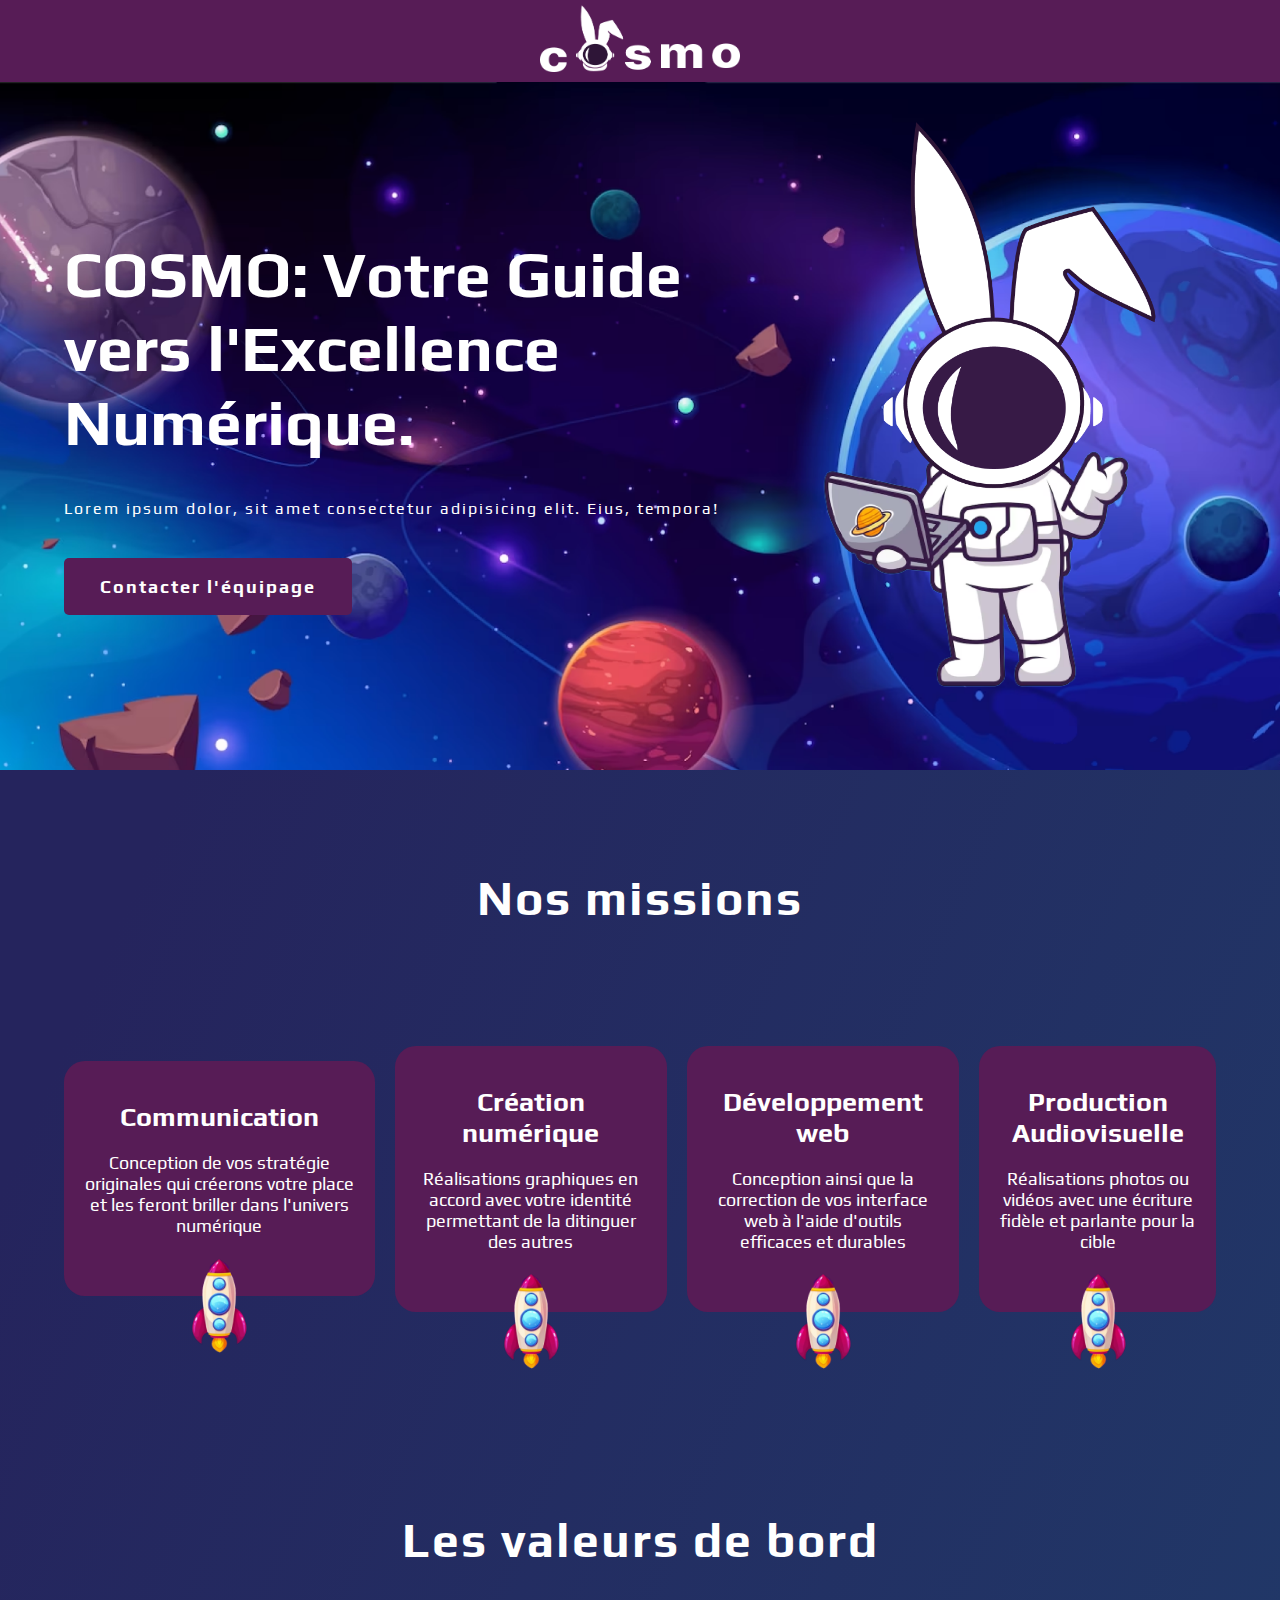
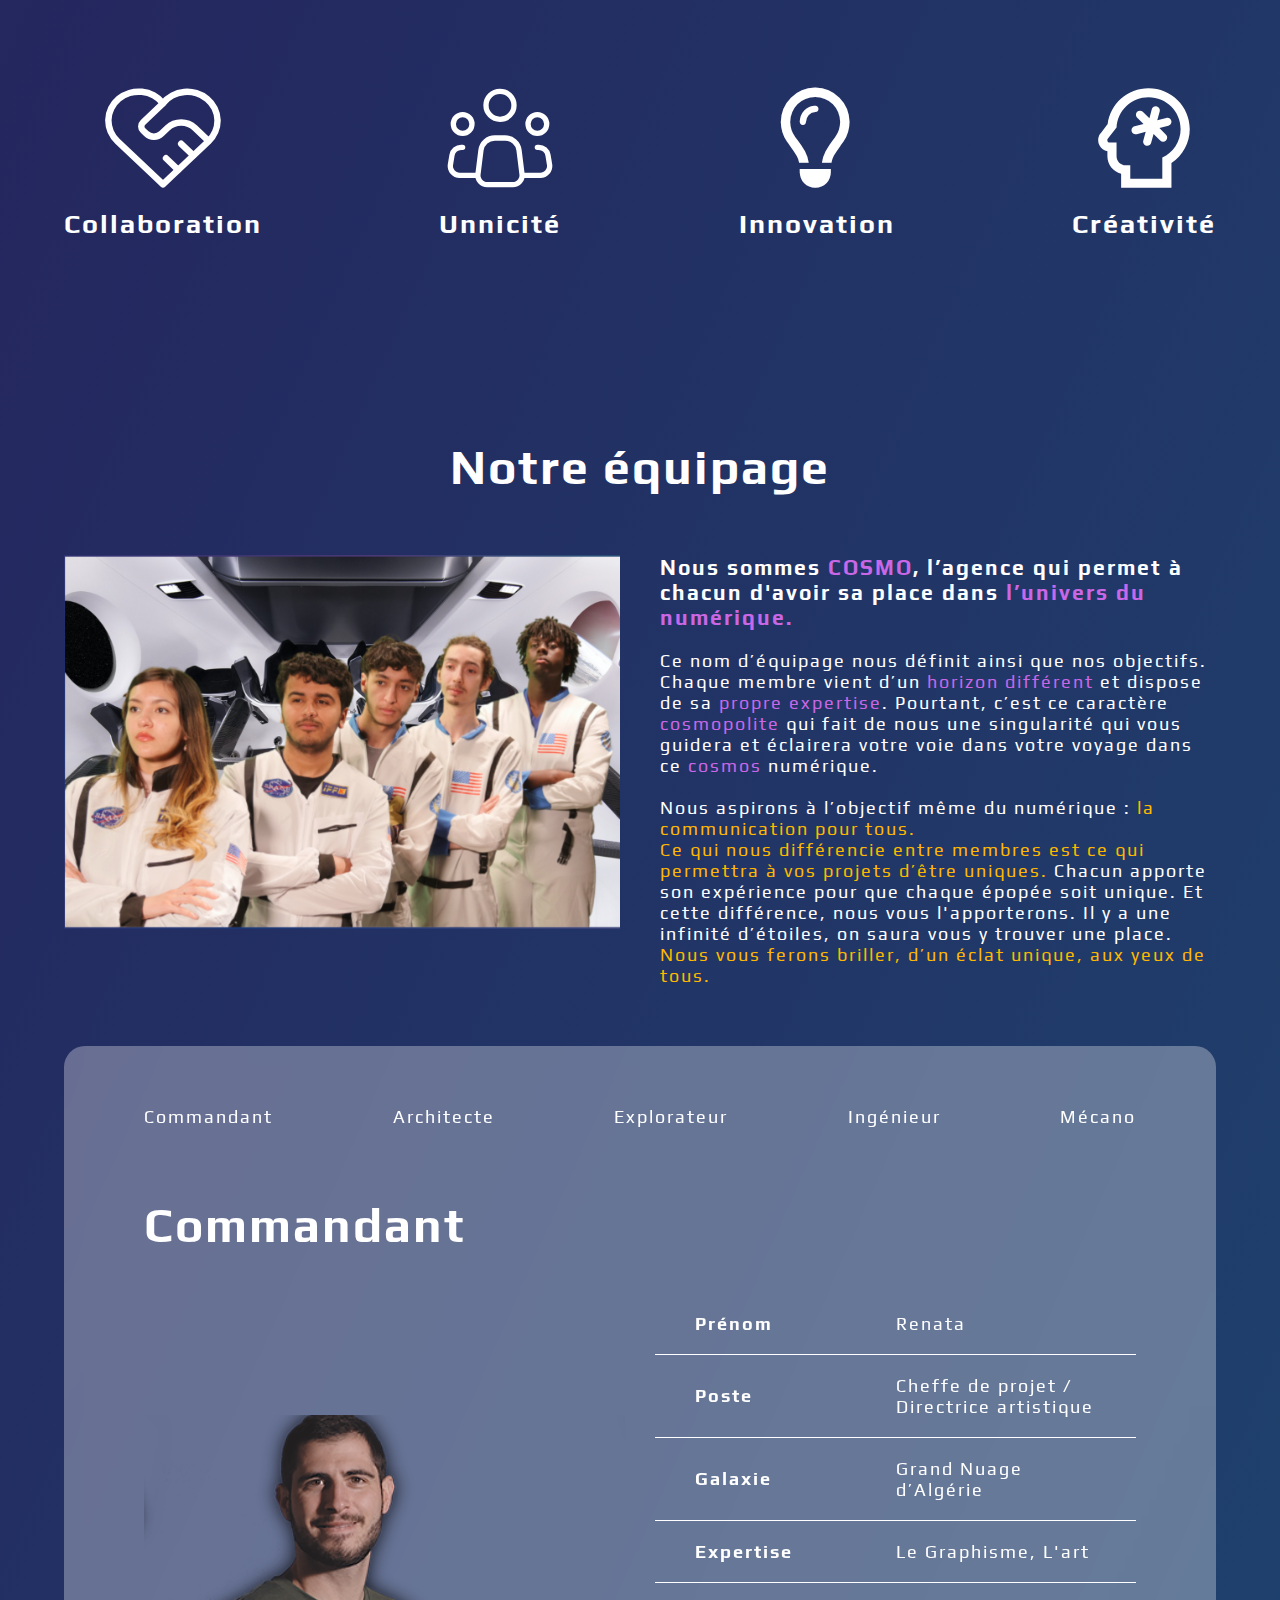
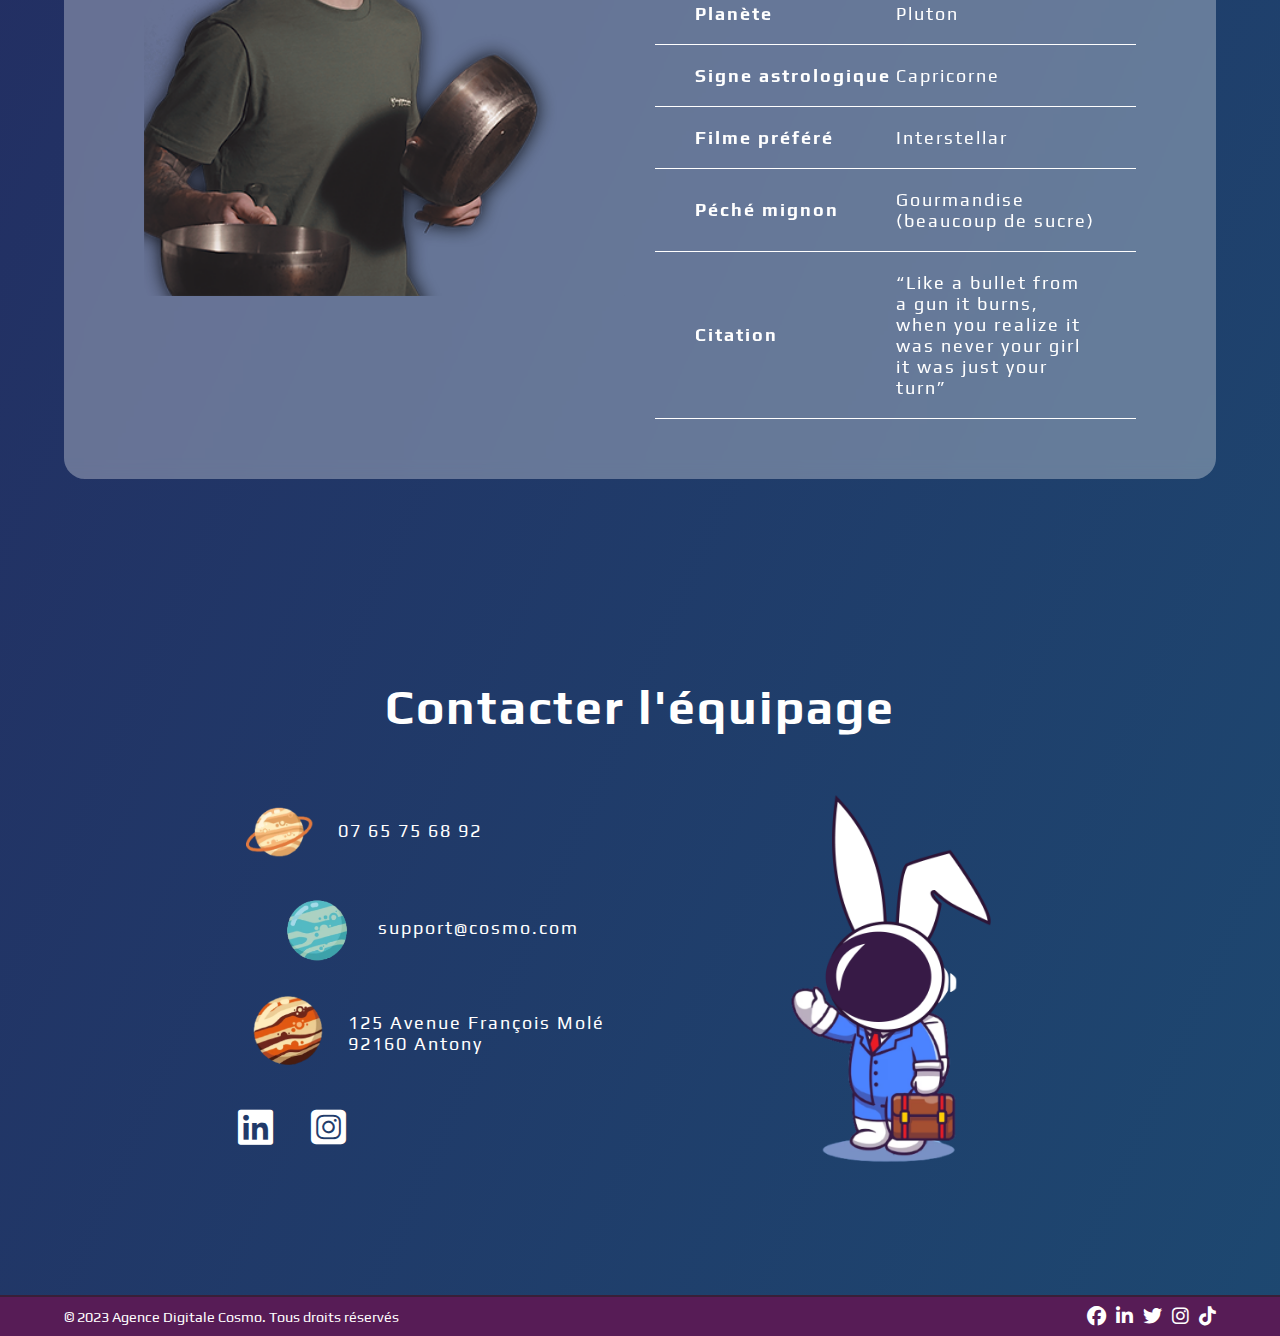
==== commit 8ca8f639: "changed stuff" ====
--- a/index.html
+++ b/index.html
@@ -21,9 +21,9 @@
         <!-- Hero section -->
         <article class="hero">
             <section class="hero_texte">
-                <h1>Lorem ipsum dolor sit, amet consectetur adipisicing.</h1>
+                <h1>COSMO: Votre Guide vers l'Excellence Numérique.</h1>
                 <h2>Lorem ipsum dolor, sit amet consectetur adipisicing elit. Eius, tempora!</h2>
-                <a href="">Contacter l'équipage</a>
+                <a href="#Contact">Contacter l'équipage</a>
             </section>
             <figure class="hero_img">
                 <img src="./img/lapinBanner.png" alt="">
@@ -37,17 +37,22 @@
             <section class="missions_section">
                 <div class="missions_card">
                     <h2>Communication</h2>
-                    <p>Lorem ipsum dolor sit, amet consectetur adipisicing elit. Nihil harum molestiae fuga est, veritatis quos.</p>
+                    <p>Conception de vos stratégie originales qui créerons votre place et les feront briller dans l'univers numérique</p>
                     <a href="https://fontawesome.com/icons/square-instagram?f=brands&s=solid" id="btnPage0"><img src="./img/fusee.png" alt="image d'une fusée"></a>
                 </div>
                 <div class="missions_card">
                     <h2>Création numérique</h2>
-                    <p>Lorem ipsum dolor sit, amet consectetur adipisicing elit. Nihil harum molestiae fuga est, veritatis quos.</p>
+                    <p>Réalisations graphiques en accord avec votre identité permettant de la ditinguer des autres</p>
                     <a target="_blank" href="google.com" id="btnPage1"><img src="./img/fusee.png" alt="image d'une fusée"></a>
                 </div>
                 <div class="missions_card">
                     <h2>Développement web</h2>
-                    <p>Lorem ipsum dolor sit, amet consectetur adipisicing elit. Nihil harum molestiae fuga est, veritatis quos.</p>
+                    <p>Conception ainsi que la correction de vos interface web à l'aide d'outils efficaces et durables</p>
+                    <a target="_blank" href="google.com" id="btnPage2"><img src="./img/fusee.png" alt="image d'une fusée"></a>
+                </div>
+                <div class="missions_card">
+                    <h2>Production Audiovisuelle</h2>
+                    <p>Réalisations photos ou vidéos avec une écriture fidèle et parlante pour la cible</p>
                     <a target="_blank" href="google.com" id="btnPage2"><img src="./img/fusee.png" alt="image d'une fusée"></a>
                 </div>
                 
@@ -86,51 +91,200 @@
                     <img src="./img/team.png" alt="photo de l'équipe, en tenu d'astronautre dans un vaisseaux spaial">
                 </figure>
                 <section class="equipage_texte">
-                    <h3>Lorem ipsum dolor sit, amet consectetur adipisicing elit. Doloremque est, <span>soluta alias a veritatis dolores.</span></h3>
-                    <p>Lorem ipsum dolor sit amet consectetur adipisicing elit. Illo voluptatibus rem asperiores <span>soluta dolores.</span> quis consectetur beatae officiis doloribus maiores necessitatibus at. Lorem ipsum dolor sit amet consectetur adipisicing elit. Provident, incidunt. Eligendi harum excepturi inventore! Tempora!</p>
+                    <h3> Nous sommes <span class="purpleSpan">COSMO</span>, l’agence qui permet à chacun d'avoir sa place dans <span class="purpleSpan">l’univers du numérique.</span></h3>
+                    <p>Ce nom d’équipage nous définit ainsi que nos objectifs.
+                    
+                    Chaque membre vient d’un <span class="purpleSpan">horizon différent</span> et dispose de sa <span class="purpleSpan">propre expertise</span>.
+                    
+                    Pourtant, c’est ce caractère <span class="purpleSpan">cosmopolite</span> qui fait de nous une singularité qui vous guidera et éclairera votre voie dans
+                    votre voyage dans ce <span class="purpleSpan">cosmos</span> numérique.
+                        <br> <br>
+                        Nous aspirons à l’objectif même du numérique : <span>la communication pour tous.</span> <br> <span>Ce qui nous différencie entre membres est ce qui permettra à vos projets d’être uniques.</span> Chacun apporte son expérience
+                    pour que chaque épopée soit unique. Et cette différence, nous vous l'apporterons.
+                    Il y a une infinité d’étoiles, on saura vous y trouver une place. <span>Nous vous ferons briller, d’un éclat unique, aux yeux
+                    de tous.</span> </p>
                 </section>
             </section>
             <section class="equipageInteractif">
                 <div class="equipage_links">
-                    <a href="#">Lorem</a>
-                    <a href="#">Lorem</a>
-                    <a href="#">Lorem</a>
-                    <a href="#">Lorem</a>
-                    <a href="#">Lorem</a>
+                    <a href="#">Commandant</a>
+                    <a href="#">Architecte</a>
+                    <a href="#">Explorateur</a>
+                    <a href="#">Ingénieur</a>
+                    <a href="#">Mécano</a>
                 </div>
                 <div class="equipagerow2">
-                    <h1>Commandant</h1>
-                    <div class="equipageCard">
-                        <div class="firstcolumn">
-                            <img src="./img/thumb_pietro.png" alt="">
-                        </div>
-                        <ul class="secondcolumn">
-                            <li><strong>Nom</strong>
+                    <h1 id="titleCard">Commandant</h1>
+                    <div class="equipageCard" id="RenataCard" style="display: flex;">
+                        <div class="firstcolumn">
+                            <img src="./img/thumb_pietro.png" alt="">
+                        </div>
+                        <ul class="secondcolumn">
+                            <li><strong>Prénom</strong>
                                 <p>Renata</p>
                             </li>
-                            <li><strong>Nom</strong>
-                                <p>Renata</p>
-                            </li>
-                            <li><strong>Nom</strong>
-                                <p>Renata</p>
-                            </li>
-                            <li><strong>Nom</strong>
-                                <p>Renata</p>
-                            </li>
-                            <li><strong>Nom</strong>
-                                <p>Renata</p>
-                            </li>
-                            <li><strong>Nom</strong>
-                                <p>Renata</p>
-                            </li>
-                        </ul>
-                    </div>
-                </div>
-            </section>
-        </article>
-
-
-        <article class="contact">
+                            <li><strong>Poste</strong>
+                                <p>Cheffe de projet / Directrice artistique</p>
+                            </li>
+                            <li><strong>Galaxie</strong>
+                                <p>Grand Nuage d’Algérie</p>
+                            </li>
+                            <li><strong>Expertise</strong>
+                                <p>Le Graphisme, L'art</p>
+                            </li>
+                            <li><strong>Planète</strong>
+                                <p>Pluton</p>
+                            </li>
+                            <li><strong>Signe astrologique</strong>
+                                <p>Capricorne</p>
+                            </li>
+                            <li><strong>Filme préféré</strong>
+                                <p>Interstellar</p>
+                            </li>
+                            <li><strong>Péché mignon</strong>
+                                <p>Gourmandise (beaucoup de sucre)</p>
+                            </li>
+                            <li><strong>Citation</strong>
+                                <p>“Like a bullet from a gun it burns, when you realize it was never your girl it was just your turn”</p>
+                            </li>
+                        </ul>
+                    </div>
+                    <div class="equipageCard" id="AyoubCard">
+                        <div class="firstcolumn">
+                            <img src="./img/thumb_pietro.png" alt="">
+                        </div>
+                        <ul class="secondcolumn">
+                            <li><strong>Prénom</strong>
+                                <p>Ayoub</p>
+                            </li>
+                            <li><strong>Poste</strong>
+                                <p>Développeur Web</p>
+                            </li>
+                            <li><strong>Galaxie</strong>
+                                <p>Nébuleuse du Marox</p>
+                            </li>
+                            <li><strong>Expertise</strong>
+                                <p>tout ce qui touche aux sites</p>
+                            </li>
+                            <li><strong>Planète</strong>
+                                <p>Jupiter</p>
+                            </li>
+                            <li><strong>Signe astrologique</strong>
+                                <p>Je sais pas</p>
+                            </li>
+                            <li><strong>Filme préféré</strong>
+                                <p>Pirate des Caraïbes</p>
+                            </li>
+                            <li><strong>Péché mignon</strong>
+                                <p>Netflix</p>
+                            </li>
+                            <li><strong>Citation</strong>
+                                <p>“Tonight… We hunt!”</p>
+                            </li>
+                        </ul>
+                    </div>
+
+                    <div class="equipageCard" id="CedricCard">
+                        <div class="firstcolumn">
+                            <img src="./img/thumb_pietro.png" alt="">
+                        </div>
+                        <ul class="secondcolumn">
+                            <li><strong>Prénom</strong>
+                                <p>Cedric</p>
+                            </li>
+                            <li><strong>Poste</strong>
+                                <p>Graphiste</p>
+                            </li>
+                            <li><strong>Galaxie</strong>
+                                <p>Nébuleuse du Rwanda</p>
+                            </li>
+                            <li><strong>Planète</strong>
+                                <p>Saturne</p>
+                            </li>
+                            <li><strong>Signe astrologique</strong>
+                                <p>Capricorne</p>
+                            </li>
+                            <li><strong>Filme préféré</strong>
+                                <p>La planète des singes</p>
+                            </li>
+                            <li><strong>Péché mignon</strong>
+                                <p>Les filles</p>
+                            </li>
+                        </ul>
+                    </div>
+
+                    <div class="equipageCard" id="FouadCard">
+                        <div class="firstcolumn">
+                            <img src="./img/thumb_pietro.png" alt="">
+                        </div>
+                        <ul class="secondcolumn">
+                            <li><strong>Prénom</strong>
+                                <p>Fouad</p>
+                            </li>
+                            <li><strong>Poste</strong>
+                                <p>Chargé de communication / Concepteur Rédacteur</p>
+                            </li>
+                            <li><strong>Galaxie</strong>
+                                <p>Grand Nuage d’Algérie</p>
+                            </li>
+                            <li><strong>Expertise</strong>
+                                <p>les idées et la créativité</p>
+                            </li>
+                            <li><strong>Planète</strong>
+                                <p>Pluton</p>
+                            </li>
+                            <li><strong>Signe astrologique</strong>
+                                <p>Capricorne</p>
+                            </li>
+                            <li><strong>Filme préféré</strong>
+                                <p>Interstellar</p>
+                            </li>
+                            <li><strong>Péché mignon</strong>
+                                <p>Gourmandise (beaucoup de sucre)</p>
+                            </li>
+                            <li><strong>Citation</strong>
+                                <p>“Like a bullet from a gun it burns, when you realize it was never your girl it was just your turn”</p>
+                            </li>
+                        </ul>
+                    </div>
+
+                    <div class="equipageCard" id="AfifCard">
+                        <div class="firstcolumn">
+                            <img src="./img/thumb_pietro.png" alt="">
+                        </div>
+                        <ul class="secondcolumn">
+                            <li><strong>Prénom</strong>
+                                <p>Afif</p>
+                            </li>
+                            <li><strong>Poste</strong>
+                                <p>Graphiste</p>
+                            </li>
+                            <li><strong>Galaxie</strong>
+                                <p>Grand Nuage d’Algérie</p>
+                            </li>
+                            <li><strong>Expertise</strong>
+                                <p>Création numérique</p>
+                            </li>
+                            <li><strong>Planète</strong>
+                                <p>Vénus</p>
+                            </li>
+                            <li><strong>Signe astrologique</strong>
+                                <p>Taureau</p>
+                            </li>
+                            <li><strong>Filme préféré</strong>
+                                <p>Bienvenue à Gattaca</p>
+                            </li>
+                            <li><strong>Citation</strong>
+                                <p>Je me suis rendu compte à quel point j’étais loin de mon rêve quand je m’en suis approché.</p>
+                            </li>
+                        </ul>
+                    </div>
+                </div>
+            </section>
+        </article>
+
+
+        <article class="contact" id="Contact">
             <h1>Contacter l'équipage</h1>
             <section class="contact_section">
                 <section>
@@ -177,6 +331,43 @@
         </section>
     </footer>
 
-    
+    <script>// Grab references to the needed elements
+        const links = document.querySelectorAll('.equipage_links a');
+        const titleCard = document.getElementById('titleCard');
+        const cards = document.querySelectorAll('.equipageCard');
+
+        // Create a map between role names and card ids
+        const roleMap = {
+            'Commandant': 'RenataCard',
+            'Architecte': 'AyoubCard',
+            'Explorateur': 'CedricCard',
+            'Ingénieur': 'FouadCard',
+            'Mécano': 'AfifCard',
+        };
+
+        // Function to hide all cards
+        function hideAllCards() {
+            cards.forEach(card => card.style.display = 'none');
+        }
+
+        // Add event listeners to the links
+        links.forEach(link => {
+            link.addEventListener('click', function (e) {
+                e.preventDefault();
+
+                // Get the text of the clicked link
+                const linkText = e.target.innerText;
+
+                // Change the titleCard's text
+                titleCard.innerText = linkText;
+
+                // Hide all cards
+                hideAllCards();
+
+                // Show the correct card
+                document.getElementById(roleMap[linkText]).style.display = 'flex';
+            });
+        });
+</script>
 </body>
 </html>--- a/styles.css
+++ b/styles.css
@@ -1,3 +1,9 @@
+@import url('https://fonts.googleapis.com/css2?family=Inter:wght@100;200;300;400;500;600;700;800;900&family=Play:wght@400;700&family=Poppins:ital,wght@0,100;0,200;0,300;0,400;0,500;0,600;0,700;0,800;0,900;1,100;1,200;1,300;1,400;1,500;1,600;1,700;1,800;1,900&family=Roboto:ital,wght@0,100;0,300;0,400;0,500;0,700;0,900;1,100;1,300;1,400;1,500;1,700&display=swap');
+
+html{
+    scroll-behavior: smooth;
+}
+
 *{
     padding: 0;
     margin: 0;
@@ -28,4 +34,3 @@
     object-fit: cover;
 }
 
-@import url('https://fonts.googleapis.com/css2?family=Inter:wght@100;200;300;400;500;600;700;800;900&family=Play:wght@400;700&family=Poppins:ital,wght@0,100;0,200;0,300;0,400;0,500;0,600;0,700;0,800;0,900;1,100;1,200;1,300;1,400;1,500;1,600;1,700;1,800;1,900&family=Roboto:ital,wght@0,100;0,300;0,400;0,500;0,700;0,900;1,100;1,300;1,400;1,500;1,700&display=swap');--- a/general.css
+++ b/general.css
@@ -223,6 +223,10 @@
     color: #FFB800;
 }
 
+.purpleSpan{
+    color: #c967e6 !important;
+}
+
 .equipage_texte h3{
     margin-bottom: 20px;
 }
@@ -262,7 +266,7 @@
 
 
 .equipageCard{
-    display: flex;
+    display: none;
     gap: 30px;
     width: 100%;
     justify-content: space-between;
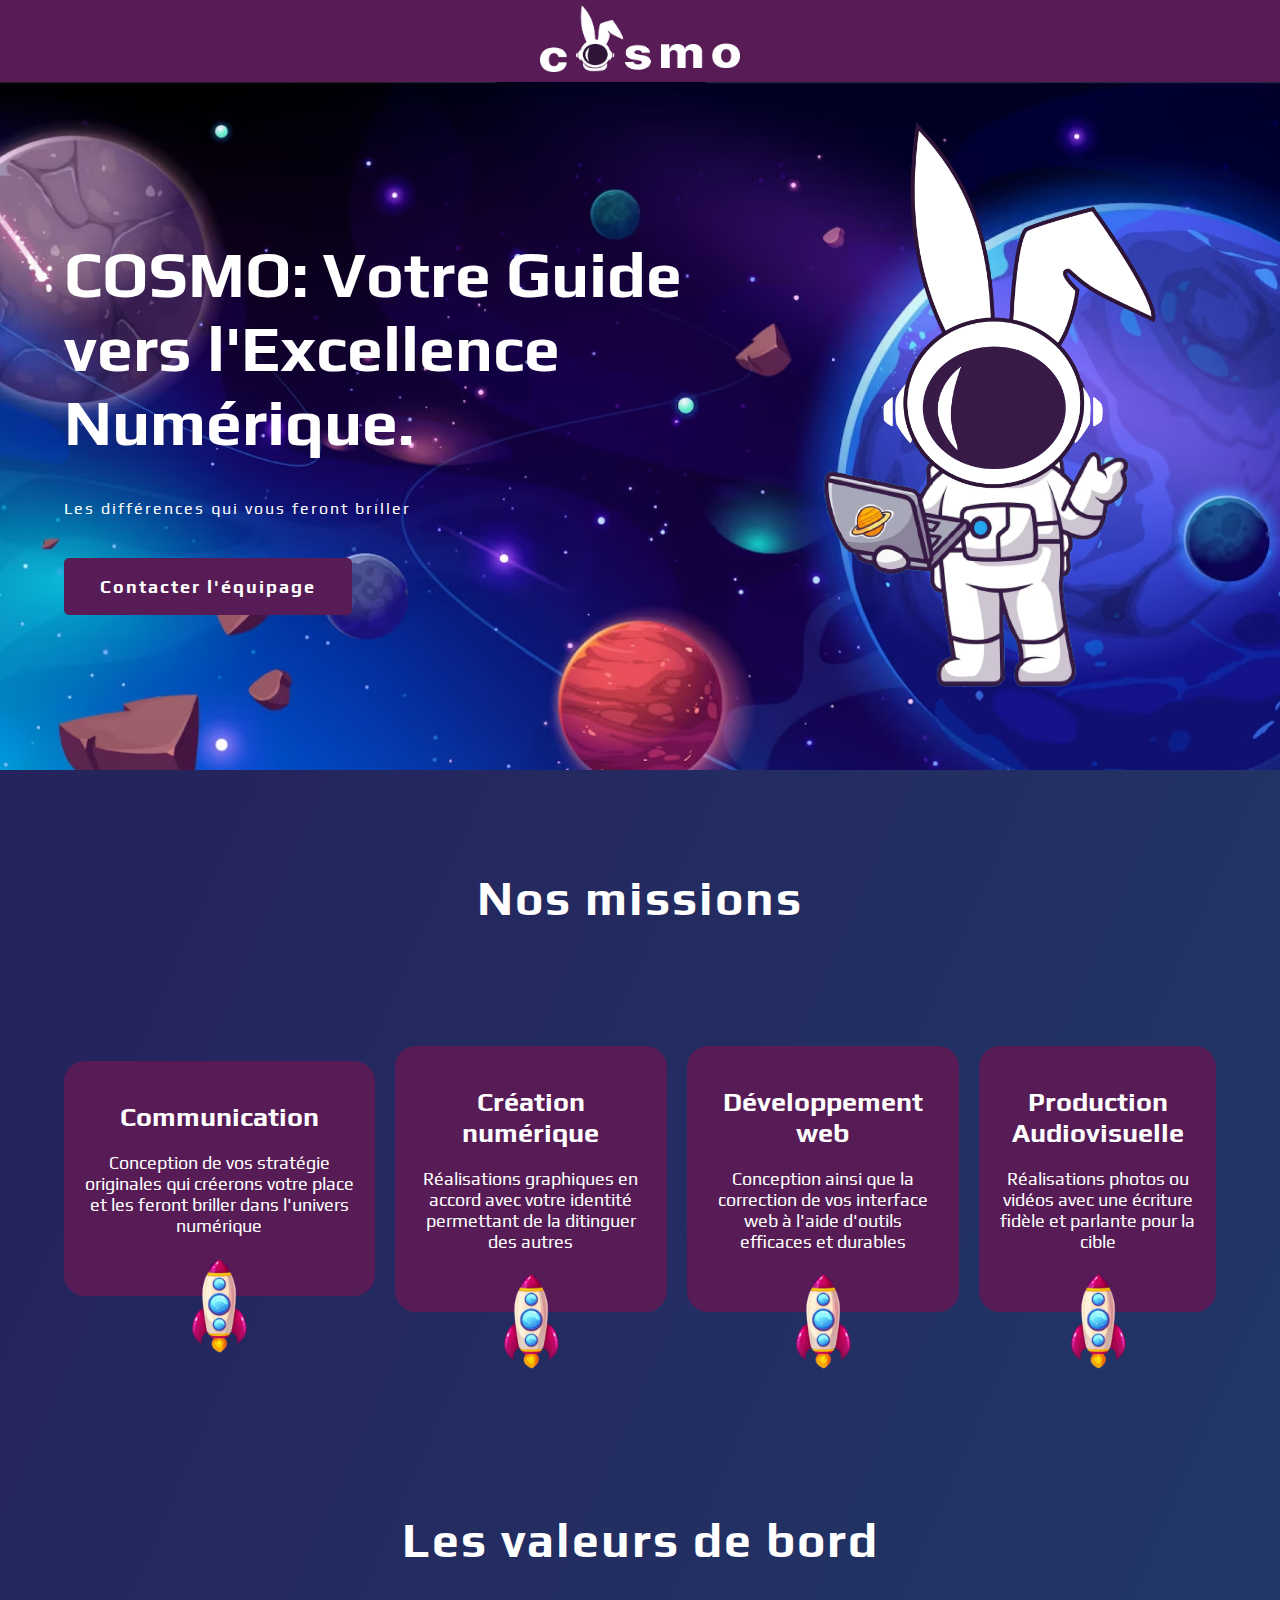
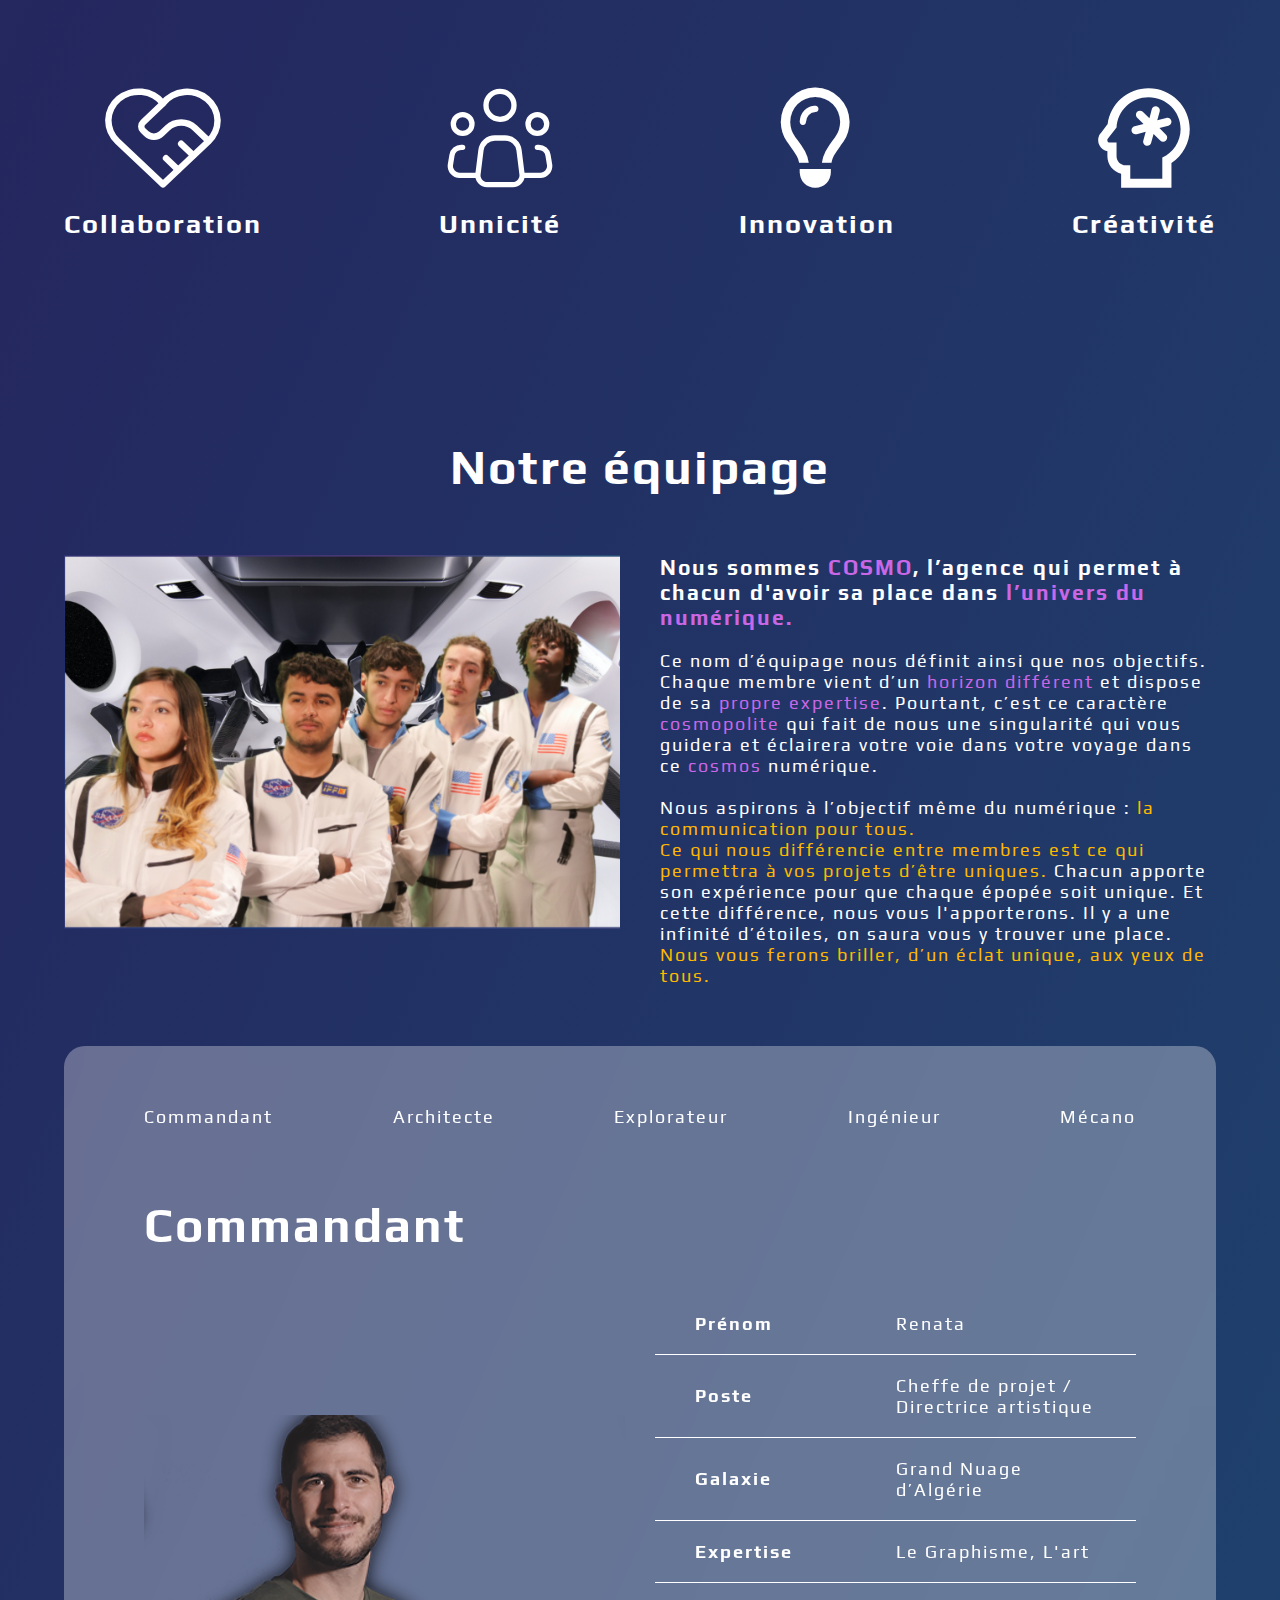
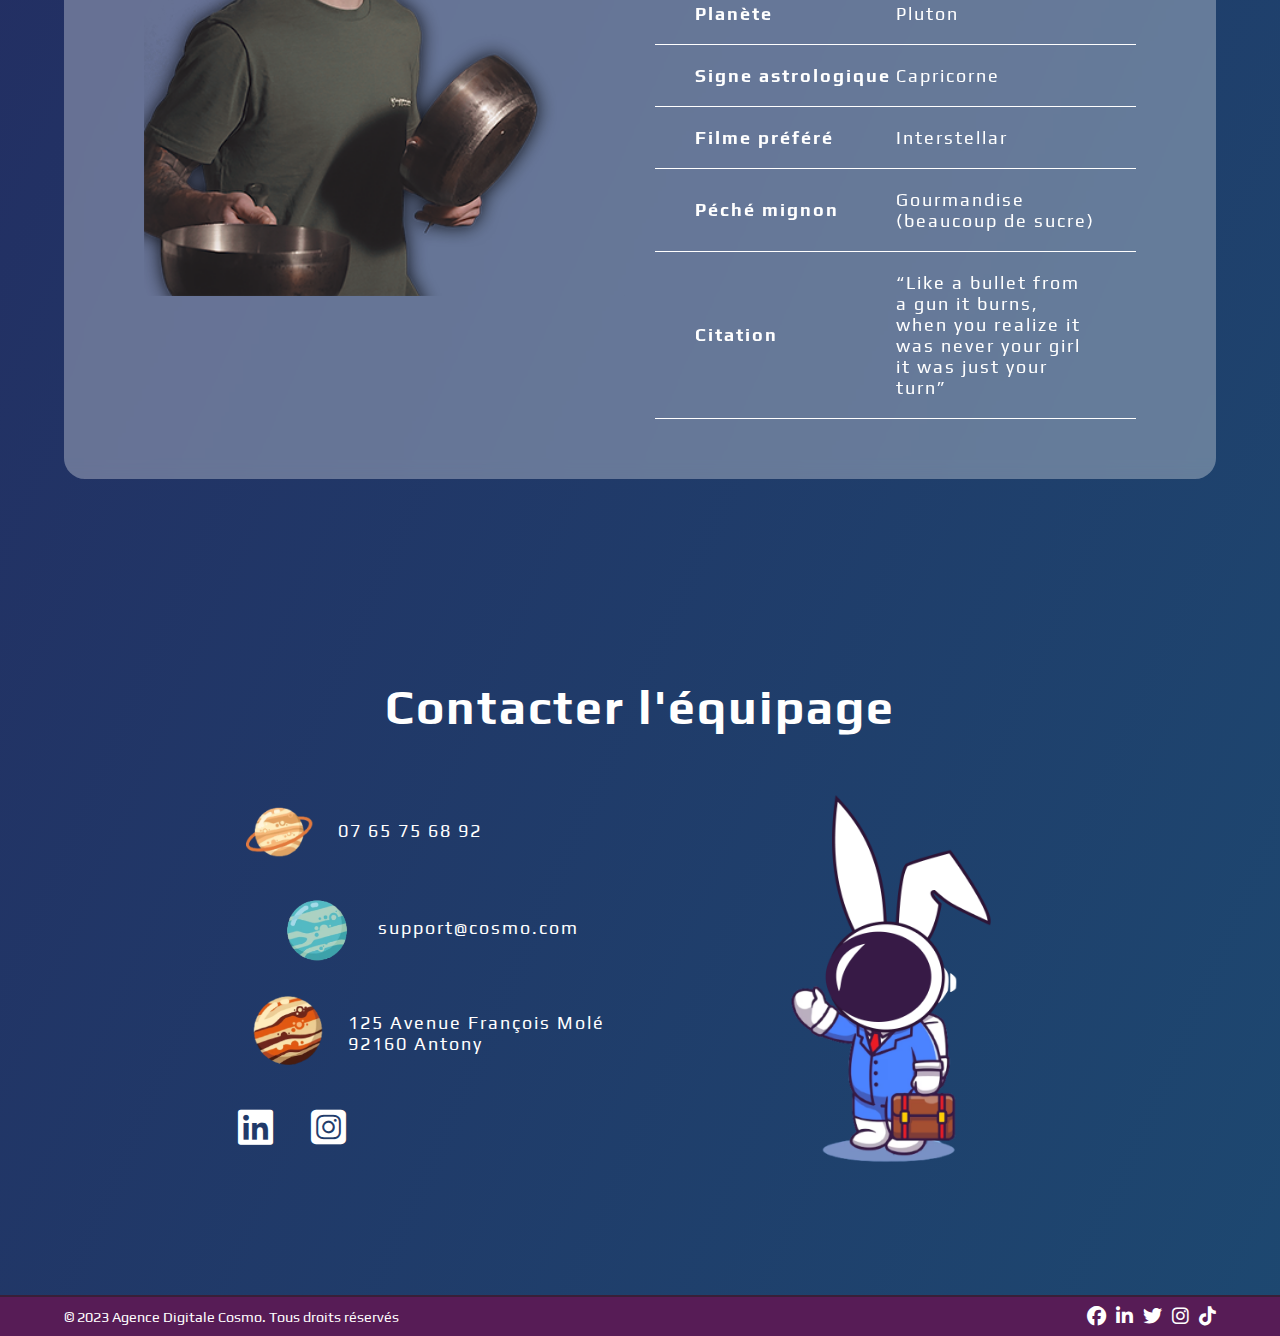
==== commit e472e1c8: "ded" ====
--- a/index.html
+++ b/index.html
@@ -22,7 +22,7 @@
         <article class="hero">
             <section class="hero_texte">
                 <h1>COSMO: Votre Guide vers l'Excellence Numérique.</h1>
-                <h2>Lorem ipsum dolor, sit amet consectetur adipisicing elit. Eius, tempora!</h2>
+                <h2>Les différences qui vous feront briller</h2>
                 <a href="#Contact">Contacter l'équipage</a>
             </section>
             <figure class="hero_img">
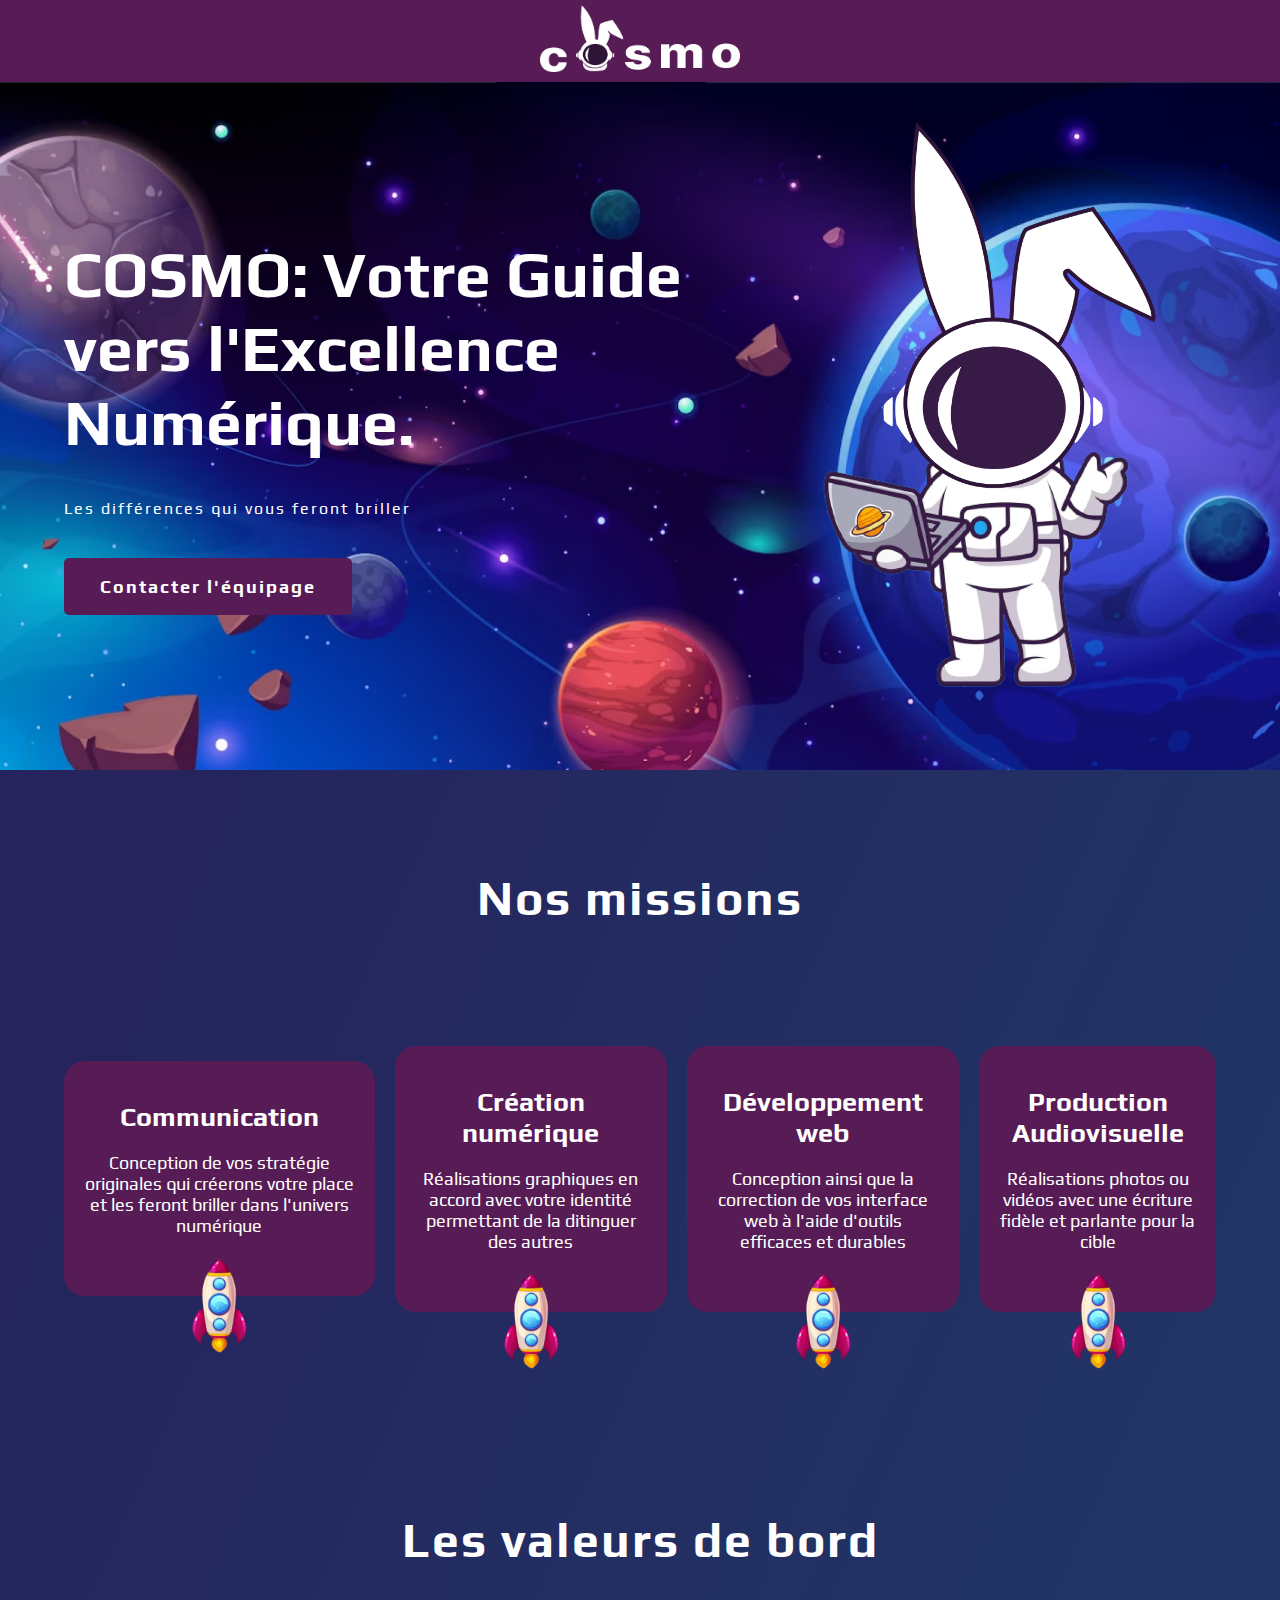
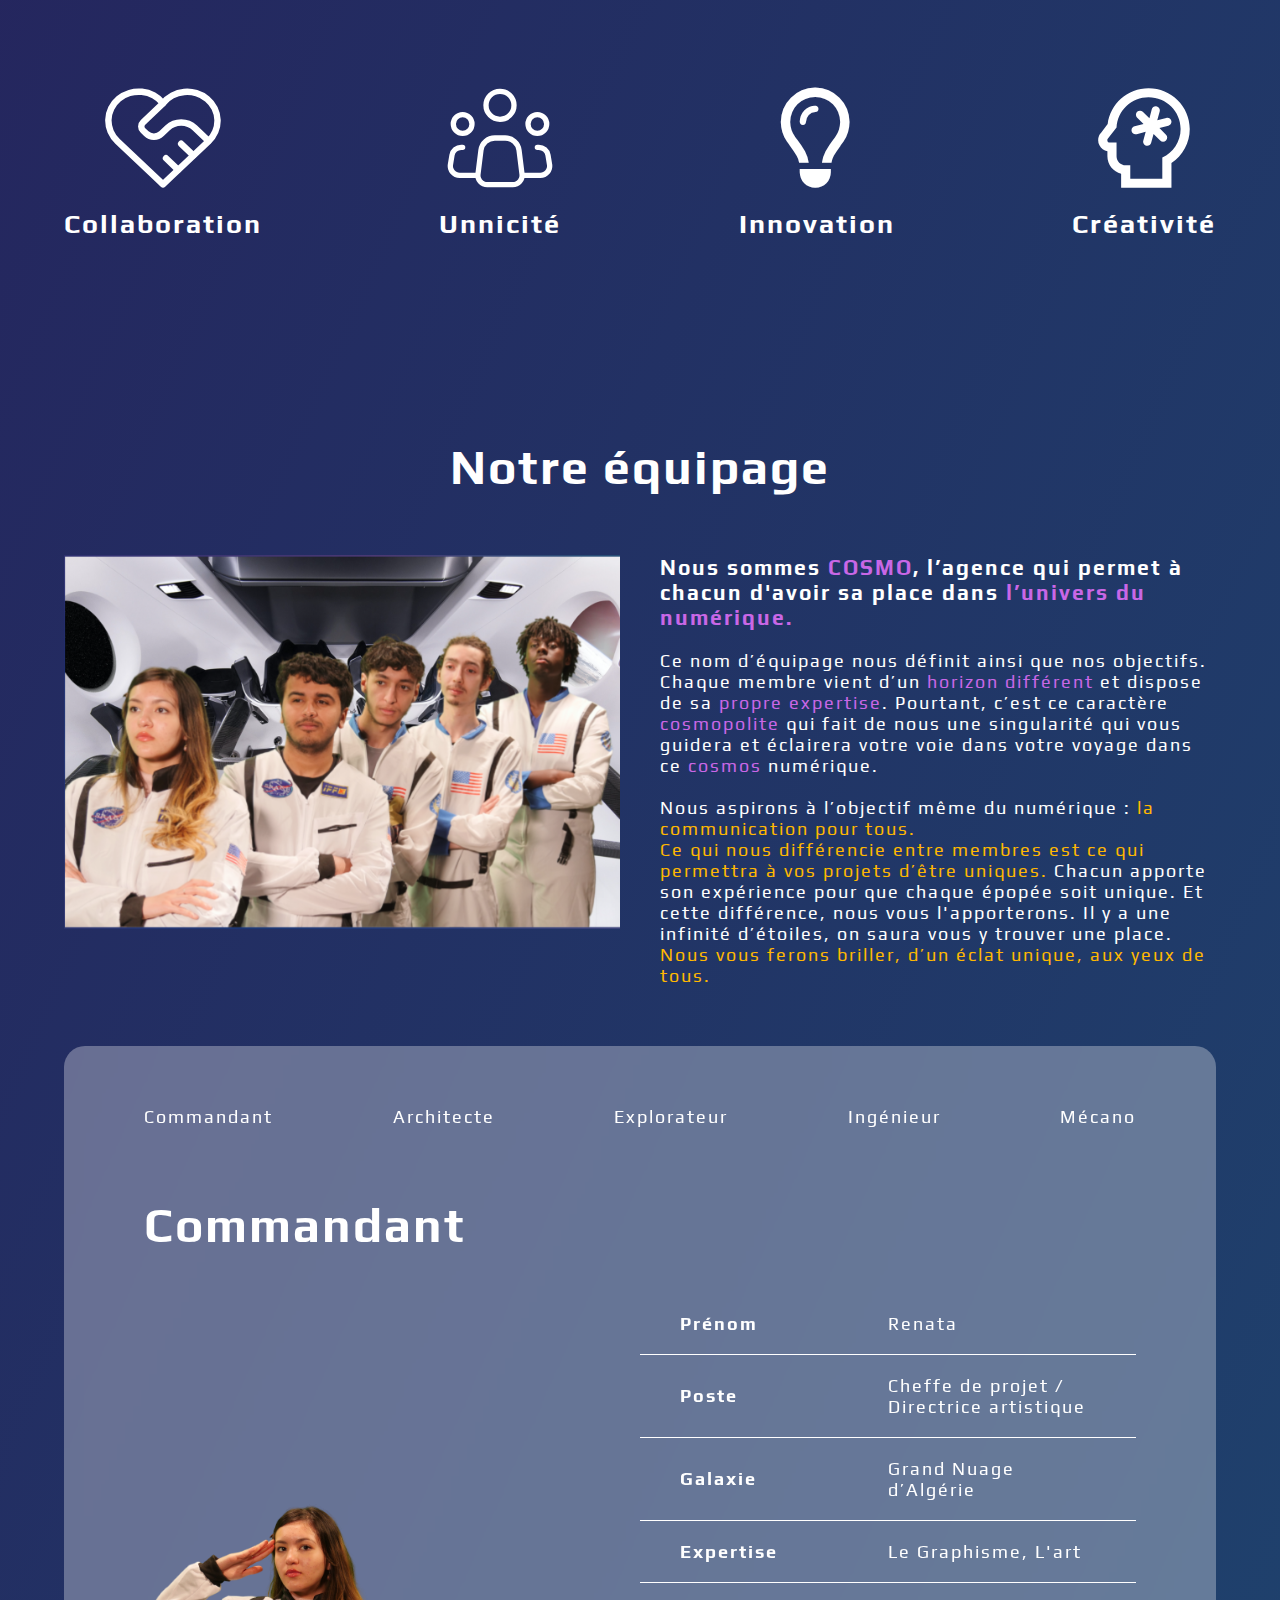
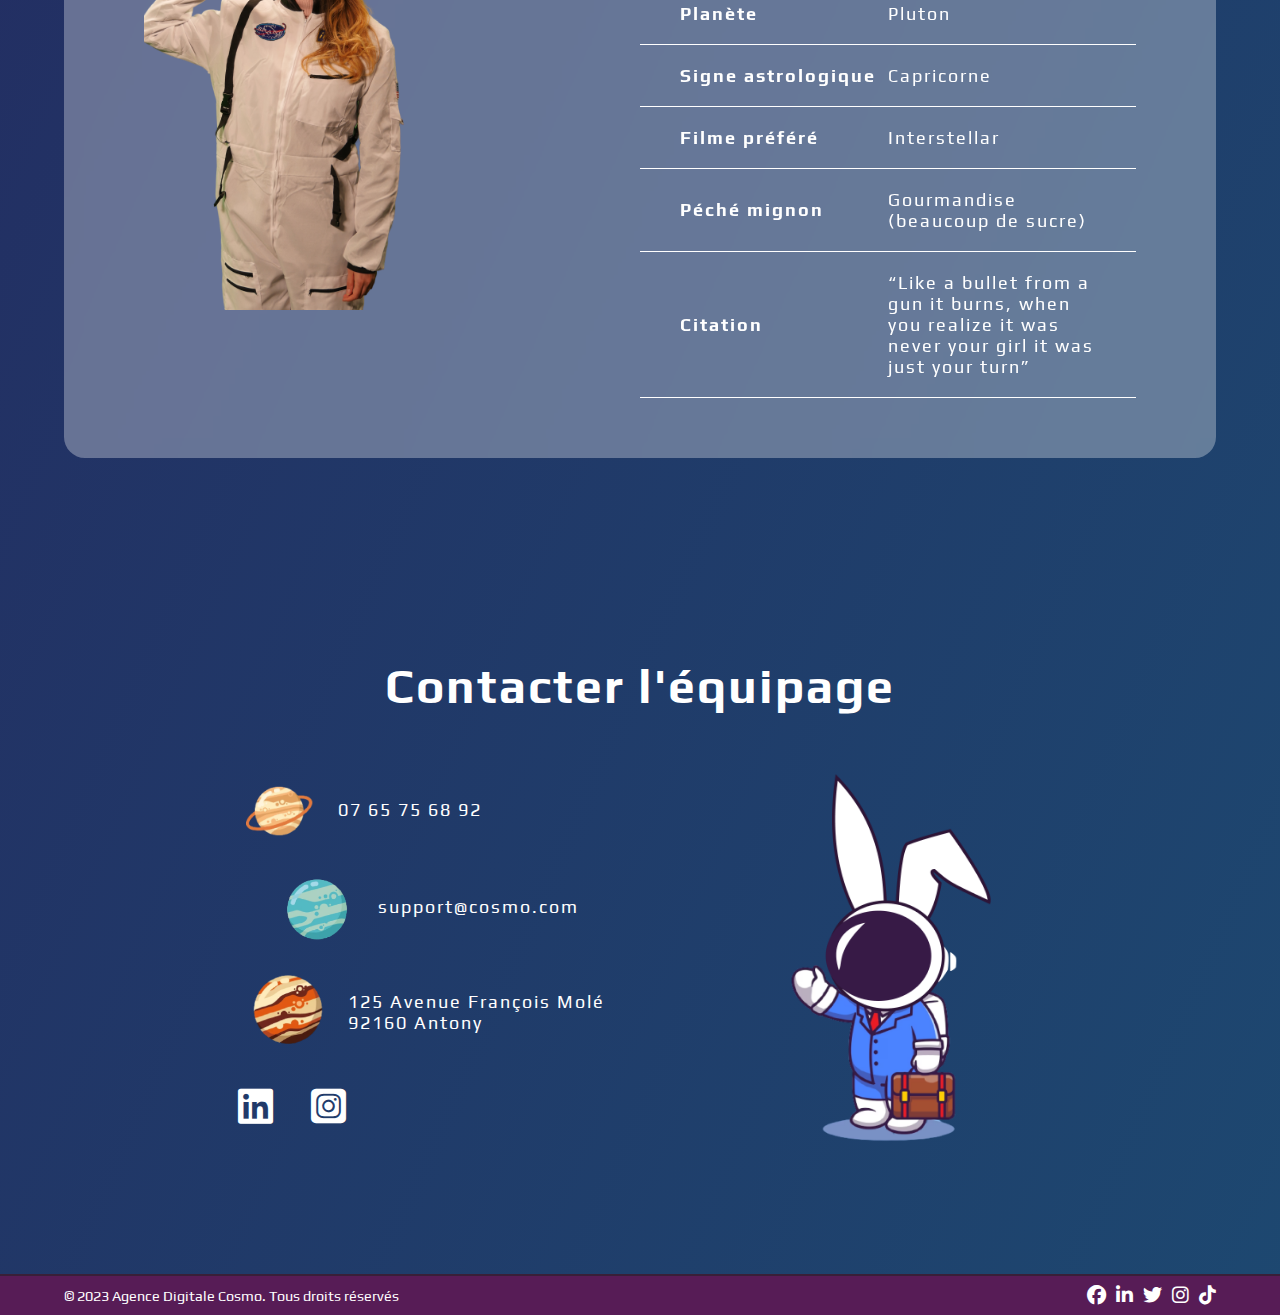
==== commit 93f57fa1: "added images" ====
--- a/index.html
+++ b/index.html
@@ -117,7 +117,7 @@
                     <h1 id="titleCard">Commandant</h1>
                     <div class="equipageCard" id="RenataCard" style="display: flex;">
                         <div class="firstcolumn">
-                            <img src="./img/thumb_pietro.png" alt="">
+                            <img src="./img/renata.png" alt="">
                         </div>
                         <ul class="secondcolumn">
                             <li><strong>Prénom</strong>
@@ -151,7 +151,7 @@
                     </div>
                     <div class="equipageCard" id="AyoubCard">
                         <div class="firstcolumn">
-                            <img src="./img/thumb_pietro.png" alt="">
+                            <img src="./img/ayoub.png" alt="">
                         </div>
                         <ul class="secondcolumn">
                             <li><strong>Prénom</strong>
@@ -186,7 +186,7 @@
 
                     <div class="equipageCard" id="CedricCard">
                         <div class="firstcolumn">
-                            <img src="./img/thumb_pietro.png" alt="">
+                            <img src="./img/cedric.png" alt="">
                         </div>
                         <ul class="secondcolumn">
                             <li><strong>Prénom</strong>
@@ -215,7 +215,7 @@
 
                     <div class="equipageCard" id="FouadCard">
                         <div class="firstcolumn">
-                            <img src="./img/thumb_pietro.png" alt="">
+                            <img src="./img/fouad.png" alt="">
                         </div>
                         <ul class="secondcolumn">
                             <li><strong>Prénom</strong>
@@ -250,7 +250,7 @@
 
                     <div class="equipageCard" id="AfifCard">
                         <div class="firstcolumn">
-                            <img src="./img/thumb_pietro.png" alt="">
+                            <img src="./img/afif.png" alt="">
                         </div>
                         <ul class="secondcolumn">
                             <li><strong>Prénom</strong>
--- a/general.css
+++ b/general.css
@@ -272,8 +272,10 @@
     justify-content: space-between;
 }
 
-
-.firstcolumn, .secondcolumn{
+.firstcolumn{
+    width: 30%;
+}
+ .secondcolumn{
     width: 50%;
 }
 
@@ -285,6 +287,7 @@
 .secondcolumn{
     display: flex;
     flex-direction: column;
+    justify-content: center;
 }
 
 .secondcolumn li{
